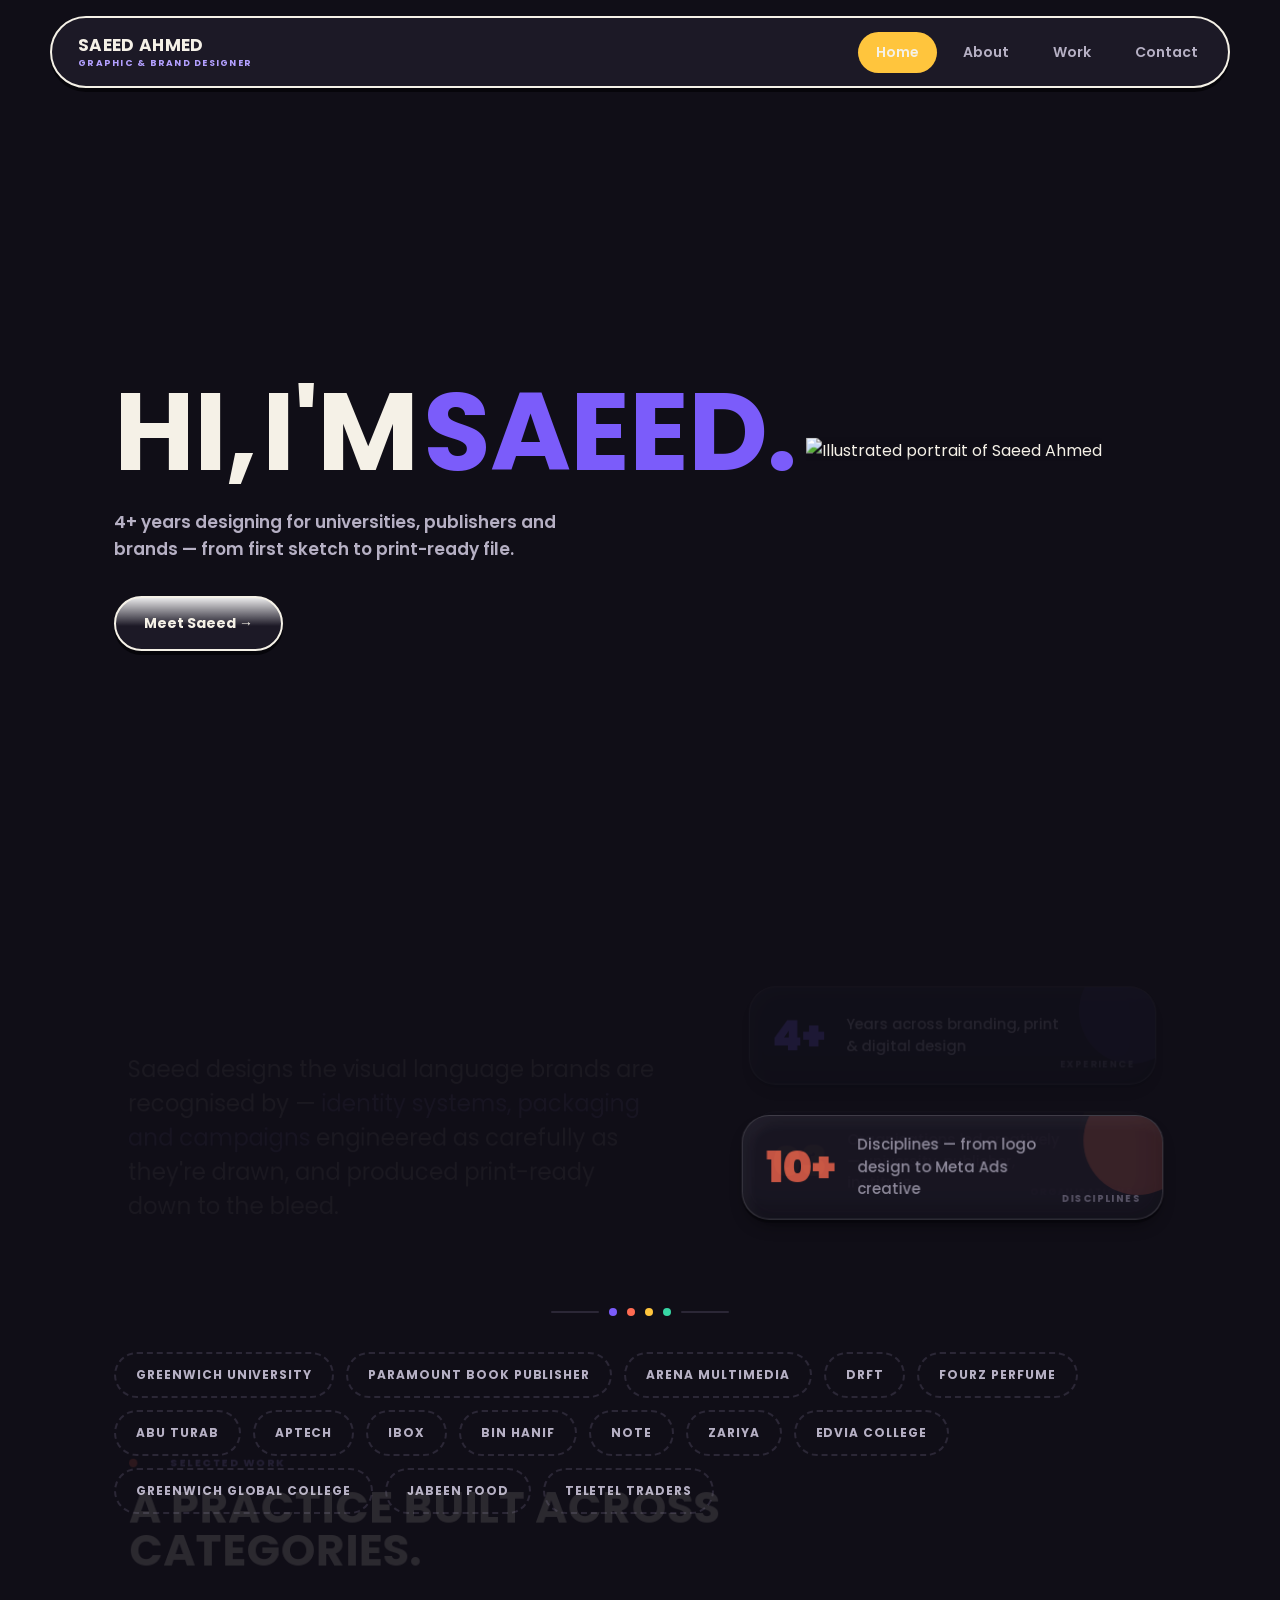
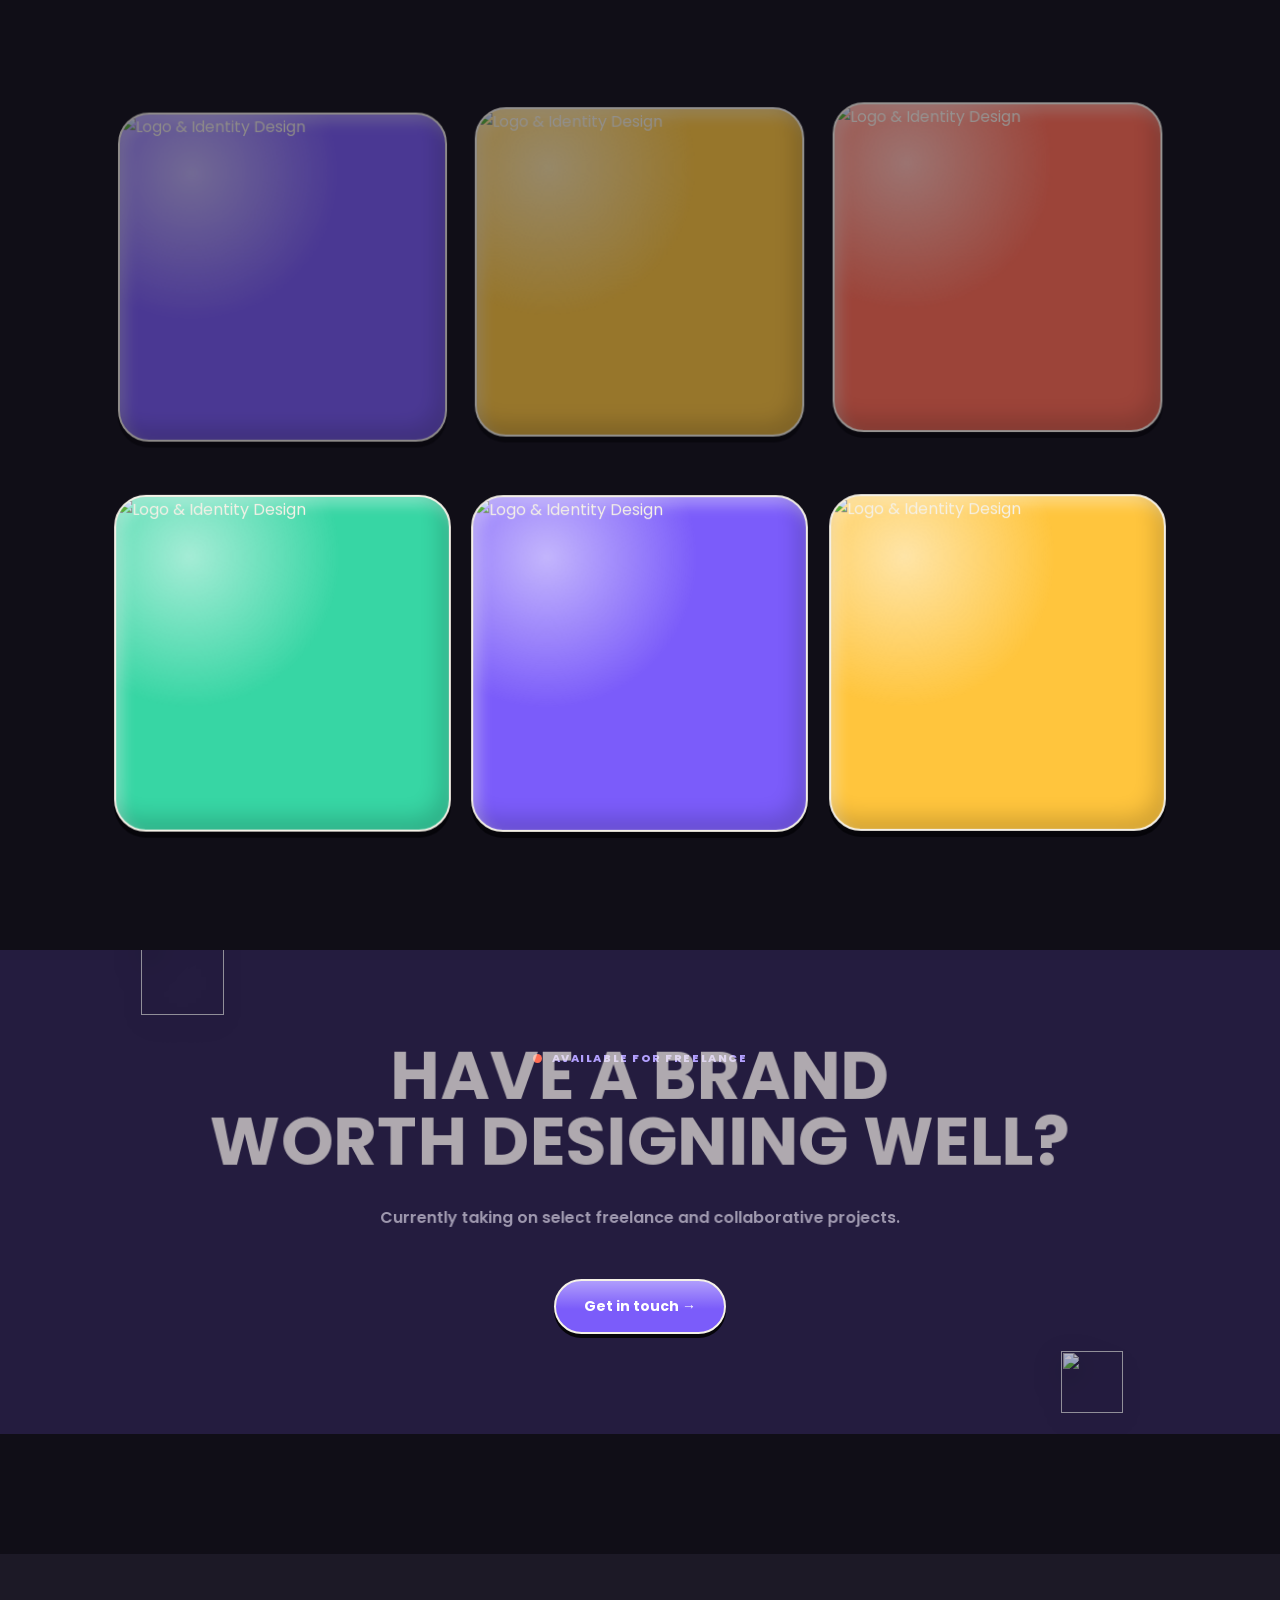
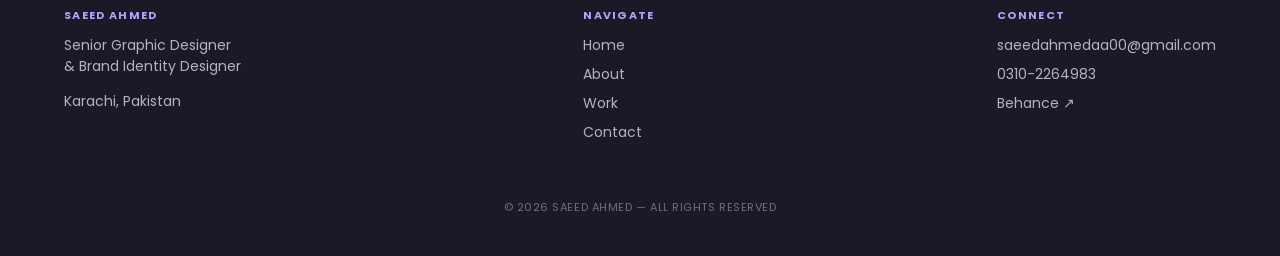
==== index.html @ a3dbfd16 "Add files via upload" ====
<!DOCTYPE html>
<html lang="en">
<head>
<meta charset="UTF-8">
<meta name="viewport" content="width=device-width, initial-scale=1.0">
<title>Saeed Ahmed — Senior Graphic Designer &amp; Brand Identity Designer</title>
<meta name="description" content="Saeed Ahmed is a Senior Graphic Designer and Brand Identity specialist based in Karachi, Pakistan — branding, packaging, print production and social media design.">
<link rel="stylesheet" href="css/style.css">
  <link rel="icon" href="assets/Favicon.png">
</head>
<body>

<header class="site-header">
  <div class="wrap">
    <a href="index.html" class="logo">SAEED AHMED <small>Graphic &amp; Brand Designer</small></a>
    <nav class="nav-links">
      <a href="index.html" class="active">Home</a>
      <a href="about.html">About</a>
      <a href="work.html">Work</a>
      <a href="contact.html">Contact</a>
    </nav>
    <button class="nav-toggle" aria-label="Toggle menu">☰</button>
  </div>
</header>

<!-- ============ HERO SLIDER ============ -->
<!-- ============ HERO SLIDER ============ -->
<section class="hero">
  <div class="hero-character">
    <div class="hero-character-inner">
      <img src="assets/SVW.png" alt="Illustrated portrait of Saeed Ahmed">
    </div>
  </div>

  <div class="hero-slides">

    <div class="hero-slide is-active">
      <div class="hero-slide-bg"></div>
      <div class="wrap hero-slide-content">
        <h2>Hi, I'm <em>Saeed.</em></h2>
        <p>4+ years designing for universities, publishers and brands — from first sketch to print-ready file.</p>
        <a href="about.html" class="btn">Meet Saeed →</a>
      </div>
    </div>

    <div class="hero-slide">
      <div class="hero-slide-bg"></div>
      <div class="wrap hero-slide-content">
        <h2>My <em>Work.</em></h2>
        <p>Logos, packaging &amp; campaigns.</p>
        <a href="work.html" class="btn">View the work →</a>
      </div>
    </div>

    <div class="hero-slide">
      <div class="hero-slide-bg"></div>
      <div class="wrap hero-slide-content">
        <h2>Let's <em>Talk.</em></h2>
        <p>Open for freelance & full-time work.</p>
        <a href="contact.html" class="btn solid">Start a project →</a>
      </div>
    </div>

  </div>

  <div class="hero-scroll">Scroll</div>

</section>
<!-- ============ INTRO ============ -->
<section class="section">
  <div class="wrap">
    <div class="intro-grid">
      <p class="lede">Saeed designs the visual language brands are recognised by — <span class="gold">identity systems, packaging and campaigns</span> engineered as carefully as they're drawn, and produced print-ready down to the bleed.</p>
     <div class="stat-list">
  <div class="stat-row"><span class="num">4+</span><span class="label">Years across branding, print &amp; digital design</span><span class="stat-tag">Experience</span></div>
  <div class="stat-row"><span class="num">03</span><span class="label">Organisations led creatively — university, publisher, institute</span><span class="stat-tag">Organisations</span></div>
  <div class="stat-row"><span class="num">10+</span><span class="label">Disciplines — from logo design to Meta Ads creative</span><span class="stat-tag">Disciplines</span></div>
</div>
    </div>
  </div>
</section>

<div class="cmyk-divider"><span class="line"></span><span class="dot c"></span><span class="dot m"></span><span class="dot y"></span><span class="dot k"></span><span class="line"></span></div>

<!-- ============ BRAND STRIP ============ -->
<section class="wrap">
  <div class="brand-strip">
    <span>Greenwich University</span>
    <span>Paramount Book Publisher</span>
    <span>Arena Multimedia</span>
    <span>DRFT</span>
    <span>Fourz Perfume</span>
        <span>Abu Turab</span>
    <span>Aptech</span>
    <span>Ibox</span>
    <span>Bin Hanif</span>
    <span>Note</span>
    <span>Zariya</span>
    <span>Edvia College</span>
    <span>Greenwich Global College</span>
    <span>Jabeen Food</span>
    <span>Teletel Traders</span>

  </div>
</section>

<!-- ============ WORK PREVIEW ============ -->
<section class="section">
  <div class="wrap">
    <div class="section-head">
      <div class="eyebrow"><span class="regmark" style="width:14px;height:14px;"></span>Selected Work</div>
      <h2>A practice built across categories.</h2>
    </div>
  </div>
  <div class="preview-grid">
    
   <a href="work.html?filter=logos" class="preview-card frame-corners">
  <span class="fc-tr"></span><span class="fc-bl"></span>
  <img src="assets/Titles/01-01.png" alt="Logo & Identity Design" class="preview-card-img">
 
</a>
    <a href="work.html?filter=packaging" class="preview-card frame-corners">
      <span class="fc-tr"></span><span class="fc-bl"></span>
  <img src="assets/Titles/01-02.png" alt="Logo & Identity Design" class="preview-card-img">
      
    </a>
    <a href="work.html?filter=posters" class="preview-card frame-corners">
      <span class="fc-tr"></span><span class="fc-bl"></span>
  <img src="assets/Titles/01-03.png" alt="Logo & Identity Design" class="preview-card-img">
      
    </a>
    <a href="work.html?filter=standees" class="preview-card frame-corners">
      <span class="fc-tr"></span><span class="fc-bl"></span>
  <img src="assets/Titles/01-04.png" alt="Logo & Identity Design" class="preview-card-img">
      
    </a>
    <a href="work.html?filter=outdoor" class="preview-card frame-corners">
      <span class="fc-tr"></span><span class="fc-bl"></span>
  <img src="assets/Titles/01-05.png" alt="Logo & Identity Design" class="preview-card-img">
      
    </a>
    <a href="work.html?filter=publishing" class="preview-card frame-corners">
      <span class="fc-tr"></span><span class="fc-bl"></span>
  <img src="assets/Titles/01-06.png" alt="Logo & Identity Design" class="preview-card-img">
      
    </a>
  </div>
</section>

<!-- ============ CTA ============ -->
<section class="cta-banner">
<div class="blob yellow img-blob" style="width:160px;height:160px;top:-40px;left:8%;opacity:.7;"><img src="assets/Icons/CA.png" alt=""></div>
<div class="blob coral img-blob" style="width:120px;height:120px;bottom:-20px;right:10%;opacity:.7;"><img src="assets/Icons/AI.png" alt=""></div>
  <div class="eyebrow center" style="justify-content:center;">Available for Freelance</div>
  <h2>Have a brand<br>worth designing well?</h2>
  <p>Currently taking on select freelance and collaborative projects.</p>
  <a href="contact.html" class="btn solid">Get in touch →</a>
</section>

<footer class="site-footer">
  <div class="wrap">
    <div class="footer-col">
      <h4>Saeed Ahmed</h4>
      <p>Senior Graphic Designer<br>&amp; Brand Identity Designer</p>
      <p>Karachi, Pakistan</p>
    </div>
    <div class="footer-col">
      <h4>Navigate</h4>
      <a href="index.html">Home</a>
      <a href="about.html">About</a>
      <a href="work.html">Work</a>
      <a href="contact.html">Contact</a>
    </div>
    <div class="footer-col">
      <h4>Connect</h4>
      <a href="mailto:saeedahmedaa00@gmail.com">saeedahmedaa00@gmail.com</a>
      <a href="tel:03102264983">0310-2264983</a>
      <a href="https://www.behance.net/saeed_graphics_09" target="_blank" rel="noopener">Behance ↗</a>
    </div>
  </div>
  <div class="footer-bottom">© 2026 SAEED AHMED — ALL RIGHTS RESERVED</div>
</footer>

<script src="js/main.js"></script>
</body>
</html>
---- css/style.css ----
/* ============================================================
   SAEED AHMED — PORTFOLIO
   Design tokens: paper / clay-purple / clay-yellow / coral
   Playful 3D-clay, bold condensed type, floating blob motif
   ============================================================ */

@import url('https://fonts.googleapis.com/css2?family=Poppins:ital,wght@0,400;0,500;0,600;0,700;0,800;0,900;1,500&display=swap');

:root{
  --paper:      #100E17;
  --paper-2:    #1C1926;
  --ink:        #F5F1E7;
  --ink-soft:   #B6B0C4;
  --ink-faint:  #726C82;
  --line:       #2B2736;
  --shadow:     #06050A;

  --purple:     #7B5CFA;
  --purple-dp:  #5936E0;
  --purple-lt:  #B3A0FF;
  --purple-tint:#241C3F;
  --yellow:     #FFC53D;
  --yellow-tint:#332911;
  --coral:      #FF6B52;
  --coral-tint: #35201A;
  --mint:       #37D6A4;

  --font-display: 'Poppins', sans-serif;
  --font-body:    'Poppins', sans-serif;
  --font-mono:    'Poppins', sans-serif;

  --container: 1180px;
  --edge: clamp(20px, 5vw, 64px);
  --r-lg: 32px;
  --r-md: 20px;
  --r-sm: 12px;
}

*,*::before,*::after{ box-sizing:border-box; }
html{ scroll-behavior:smooth; }
body{
  margin:0;
  background:var(--paper);
  color:var(--ink);
  font-family:var(--font-body);
  font-weight:400;
  -webkit-font-smoothing:antialiased;
  overflow-x:hidden;
}
img{ max-width:100%; display:block; }
a{ color:inherit; text-decoration:none; }
ul{ list-style:none; margin:0; padding:0; }
h1,h2,h3,h4{
  font-family:var(--font-display); font-weight:700; margin:0; line-height:0.98;
  text-transform:uppercase; letter-spacing:.005em;
}
@media (prefers-reduced-motion: reduce){
  *{ animation-duration:0.001ms !important; animation-iteration-count:1 !important; transition-duration:0.001ms !important; scroll-behavior:auto !important; }
}

:focus-visible{ outline:3px solid var(--purple); outline-offset:3px; border-radius:4px; }

.wrap{ max-width:var(--container); margin:0 auto; padding:0 var(--edge); }

/* ---------- floating blobs (signature element) ---------- */
@keyframes blobFloat{
  0%{ transform:translate(0,0) rotate(0deg) scale(1); border-radius:62% 38% 55% 45%/48% 42% 58% 52%; }
  25%{ transform:translate(22px,-30px) rotate(14deg) scale(1.1); border-radius:45% 55% 40% 60%/55% 45% 55% 45%; }
  50%{ transform:translate(-6px,-46px) rotate(-4deg) scale(.94); border-radius:55% 45% 65% 35%/40% 62% 38% 60%; }
  75%{ transform:translate(-24px,-14px) rotate(-12deg) scale(1.06); border-radius:38% 62% 45% 55%/58% 40% 60% 42%; }
  100%{ transform:translate(0,0) rotate(0deg) scale(1); border-radius:62% 38% 55% 45%/48% 42% 58% 52%; }
}
.blob{
  position:absolute; z-index:0;
  animation:blobFloat 8s ease-in-out infinite;
  pointer-events:none;
  transition:transform .3s ease;
  display:flex; align-items:center; justify-content:center;
  /* 3D clay shading: top-left glossy highlight + bottom-right deep shadow + soft ambient occlusion + drop shadow to lift off page */
  background-image:
    radial-gradient(circle at 30% 26%, rgba(255,255,255,.85) 0%, rgba(255,255,255,.35) 14%, rgba(255,255,255,0) 32%),
    radial-gradient(circle at 72% 78%, rgba(0,0,0,.35) 0%, rgba(0,0,0,0) 55%);
  background-blend-mode:soft-light, multiply;
  box-shadow:
    inset 8px 10px 18px rgba(255,255,255,.5),
    inset -10px -14px 22px rgba(0,0,0,.28),
    0 18px 26px -10px rgba(20,15,40,.35);
}
.blob.purple{ background-color:var(--purple); border-radius:62% 38% 55% 45%/48% 42% 58% 52%; }
.blob.yellow{ background-color:var(--yellow); border-radius:45% 55% 40% 60%/55% 45% 55% 45%; animation-duration:6.5s; animation-delay:-3s; }
.blob.coral{ background-color:var(--coral); border-radius:55% 45% 60% 40%/40% 60% 40% 60%; animation-duration:9.5s; animation-delay:-5s; }
.blob.mint{ background-color:var(--mint); border-radius:40% 60% 45% 55%/60% 40% 60% 40%; animation-duration:7s; animation-delay:-1.5s; }
.blob svg{
  width:46%; height:46%;
  color:var(--ink);
  opacity:.95;
  filter:drop-shadow(0 2px 3px rgba(0,0,0,.35));
}
.hero .blob, .cta-banner .blob{ animation:blobFloat 8s ease-in-out infinite, popIn .7s cubic-bezier(.3,1.4,.5,1) both; }

/* ---------- entrance animation ---------- */
@keyframes riseIn{
  from{ opacity:0; transform:translateY(28px); }
  to{ opacity:1; transform:translateY(0); }
}
@keyframes popIn{
  0%{ opacity:0; transform:scale(.6) rotate(-8deg); }
  70%{ opacity:1; transform:scale(1.08) rotate(2deg); }
  100%{ opacity:1; transform:scale(1) rotate(0deg); }
}
.blob.img-blob{
  background-color:transparent;
  background-image:none;
  box-shadow:none;
}
.blob.img-blob img{
  width:72%;
  height:72%;
  object-fit:contain;
  filter:drop-shadow(0 10px 16px rgba(0,0,0,.4));
}
@keyframes imgBlobOrbit{
  0%{ transform:translate(0,0) rotate(0deg); }
  25%{ transform:translate(14px,-14px) rotate(6deg); }
  50%{ transform:translate(0,-24px) rotate(0deg); }
  75%{ transform:translate(-14px,-14px) rotate(-6deg); }
  100%{ transform:translate(0,0) rotate(0deg); }
}
.blob.img-blob{
  animation:imgBlobOrbit 6s ease-in-out infinite !important;
}

/* ---------- scroll motion (JS sets transform/opacity inline per scroll frame — see main.js) ---------- */
.section-head, .lede, .stat-row, .preview-card,
.cta-banner h2, .cta-banner p,
.about-portrait, .about-lede, .about-body p, .skill-tags span,
.timeline-item, .mini-list li,
.filter-bar, .work-card, .note-card,
.contact-list li, .form-field{
  transition:transform .12s linear, opacity .12s linear;
  will-change:transform, opacity;
}

/* ---------- eyebrow / labels ---------- */
.eyebrow{
  font-family:var(--font-mono);
  font-size:11px;
  letter-spacing:.14em;
  text-transform:uppercase;
  color:var(--purple-lt);
  display:flex; align-items:center; gap:10px;
  font-weight:800;
}
.eyebrow::before{
  content:"";
  width:9px; height:9px; border-radius:50%;
  background:var(--coral);
  display:inline-block; flex:none;
  animation:dotPulse 1.6s ease-in-out infinite;
}
@keyframes dotPulse{
  0%,100%{ transform:scale(1); }
  50%{ transform:scale(1.5); }
}

/* ---------- registration mark -> clay dot ---------- */
.regmark{
  position:relative;
  width:22px; height:22px;
  flex:none;
  display:flex; align-items:center; justify-content:center;
}
.regmark::before{ content:none; }
.regmark::after{ content:none; }
.regmark-circle{
  width:12px; height:12px; border-radius:50%;
  background:var(--yellow);
  border:2px solid var(--ink);
}

.frame-corners{ position:relative; border-radius:var(--r-lg); overflow:hidden; }
.frame-corners::before,.frame-corners::after,
.frame-corners .fc-tr,.frame-corners .fc-bl{ content:none; }

/* ---------- CMYK divider -> blob dot divider ---------- */
.cmyk-divider{
  display:flex; align-items:center; gap:10px;
  margin:0 auto;
  width:fit-content;
  padding: 24px 0;
}
.cmyk-divider .dot{ width:8px; height:8px; border-radius:50%; }
.cmyk-divider .dot.c{ background:var(--purple); }
.cmyk-divider .dot.m{ background:var(--coral); }
.cmyk-divider .dot.y{ background:var(--yellow); }
.cmyk-divider .dot.k{ background:var(--mint); }
.cmyk-divider .line{ width:48px; height:2px; border-radius:2px; background:var(--line); }

/* ---------- nav (floating pill) ---------- */
.site-header{
  position:fixed; top:16px; left:0; right:0; z-index:100;
}
.site-header .wrap{
  display:flex; align-items:center; justify-content:space-between;
  height:72px;
  background:var(--paper-2);
  border:2px solid var(--ink);
  border-radius:999px;
  padding:0 12px 0 26px;
  box-shadow:0 4px 0 var(--shadow);
}
.logo{
  font-family:var(--font-display);
  font-size:17px; letter-spacing:.02em; text-transform:uppercase; font-weight:700;
  display:flex; flex-direction:column; line-height:1.15;
  transition:transform .3s cubic-bezier(.4,1.8,.6,1);
  transform-origin:left center;
}
.logo:hover{ transform:rotate(-2deg) scale(1.03); }
@keyframes wiggle{
  0%,100%{ transform:rotate(0deg); }
  25%{ transform:rotate(-4deg); }
  75%{ transform:rotate(4deg); }
}
.logo small{
  font-family:var(--font-mono); font-size:9px; letter-spacing:.14em;
  color:var(--purple-lt); text-transform:uppercase; margin-top:2px; font-weight:700;
}
.nav-links{ display:flex; gap:8px; align-items:center; }
.nav-links a{
  font-family:var(--font-body); font-size:14px; font-weight:600;
  color:var(--ink-soft);
  padding:10px 18px; border-radius:999px;
  transition:background .2s ease, color .2s ease;
}
.nav-links a.active,.nav-links a:hover{ color:var(--ink); background:var(--paper); }
.nav-links a.active{ background:var(--yellow); }
.nav-toggle{ display:none; background:var(--ink); color:var(--paper); border:none; width:44px; height:44px; border-radius:50%; font-size:18px; cursor:pointer; }

@media (max-width: 760px){
  .site-header .wrap{ padding:0 8px 0 20px; margin:0 14px; width:auto; }
  .nav-links{
    position:fixed; top:104px; left:16px; right:16px; bottom:16px;
    background:var(--paper-2); border:2px solid var(--ink); border-radius:var(--r-lg);
    flex-direction:column; justify-content:flex-start;
    padding:28px; gap:14px;
    transform:translateY(-12px); opacity:0; visibility:hidden;
    transition:transform .3s ease, opacity .3s ease, visibility .3s;
  }
  .nav-links.open{ transform:translateY(0); opacity:1; visibility:visible; }
  .nav-links a{ font-size:20px; padding:14px 18px; }
  .nav-toggle{ display:block; }
}

/* ---------- buttons ---------- */
.btn{
  font-family:var(--font-body); font-size:14px; font-weight:700;
  display:inline-flex; align-items:center; gap:10px;
  padding:15px 28px;
  border:2px solid var(--ink);
  border-radius:999px;
  color:var(--ink);
  background-color:var(--paper-2);
  background-image:linear-gradient(to bottom, rgba(255,255,255,.9), rgba(255,255,255,0) 55%);
  box-shadow:0 4px 0 var(--shadow);
  transition:transform .18s cubic-bezier(.4,1.6,.6,1), box-shadow .18s ease, background .2s ease;
}
.btn:hover{ transform:translate(-1px,2px) rotate(-1deg); box-shadow:0 2px 0 var(--shadow); background-color:var(--yellow-tint); }
.btn:active{ transform:translate(0,4px); box-shadow:0 0 0 var(--shadow); }
.btn.solid{ background-color:var(--purple); background-image:linear-gradient(to bottom, rgba(255,255,255,.4), rgba(255,255,255,0) 55%); color:#fff; }
.btn.solid:hover{ background-color:var(--purple-dp); }

/* ---------- footer ---------- */
.site-footer{
  padding:56px var(--edge) 40px;
  margin-top:120px;
  background:var(--paper-2);
}
.site-footer .wrap{
  display:flex; flex-wrap:wrap; justify-content:space-between; gap:32px;
  padding:0;
}
.footer-col h4{
  font-family:var(--font-mono); font-size:11px; letter-spacing:.12em; text-transform:uppercase;
  color:var(--purple-lt); margin-bottom:14px; font-weight:700;
}
.footer-col a, .footer-col p{
  display:block; color:var(--ink-soft); font-size:14px; margin-bottom:8px;
}
.footer-col a:hover{ color:var(--ink); }
.footer-bottom{
  text-align:center; margin-top:48px; font-family:var(--font-mono);
  font-size:11px; color:var(--ink-faint); letter-spacing:.05em;
}

/* ---------- section shells ---------- */
.section{ padding:120px 0; position:relative; }
.hero + .section{ padding-top:20px; padding-bottom:40px; }
.section.tight{ padding:80px 0; }
.section-head{ margin-bottom:56px; max-width:640px; }
.section-head h2{ font-size:clamp(30px,4vw,46px); margin-top:16px; }
.section-alt{ background:var(--paper-2); }

/* ---------- utility ---------- */
.text-stone{ color:var(--ink-faint); }
.center{ text-align:center; margin-left:auto; margin-right:auto; }
.gold{ color:var(--purple-lt); }

/* ============================================================
   HOME — HERO SLIDER
   ============================================================ */
.hero{
  position:relative; min-height:100vh; display:flex; flex-direction:column; justify-content:center;
  padding-top:110px; overflow:hidden;
}

/* ---------- hero character illustration ---------- */
@keyframes charFloat{
  0%,100%{ transform:translateY(0) rotate(0deg); }
  50%{ transform:translateY(-20px) rotate(1.2deg); }
}
.hero-character{
  position:relative;
  width:170px;
  max-width:60vw;
  margin:0 auto -10px;
  pointer-events:none;
  z-index:1;
}
.hero-character-inner{
  animation:charFloat 5s ease-in-out infinite;
}
.hero-character-inner img{
  width:100%; height:auto; display:block;
  filter:drop-shadow(0 30px 34px rgba(6,5,10,.55));
  -webkit-mask-image:linear-gradient(to bottom, #000 72%, transparent 96%);
  mask-image:linear-gradient(to bottom, #000 72%, transparent 96%);
}
.hero-slide p{ color:var(--ink-soft); max-width:480px; margin:22px 0 32px; font-size:17px; line-height:1.6; font-weight:600; }
.hero-slide p{ position:relative; z-index:2; }

@media (min-width:901px){
  .hero-character{
    position:absolute;
    right:clamp(-10px, 1vw, 20px); top:50%; bottom:auto; left:auto;
   transform:translateY(-50%);
    width:clamp(320px, 36vw, 620px);
    max-width:none;
    max-height:68vh;
    margin:0;
  }
  .hero-character-inner{ height:100%; display:flex; align-items:center; }
   .hero-character-inner img{
    width:auto; height:100%; max-height:68vh; max-width:100%;
    object-fit:contain;
  }
}

.hero-slides{ position:relative; }
.hero-slide{
  position:absolute; inset:0; opacity:0; pointer-events:none;
  transition:opacity .6s ease;
}
.hero-slide.is-active{ position:relative; opacity:1; pointer-events:auto; }
.hero-slide-bg{ display:none; }
.hero-slide-content{ position:relative; z-index:2; padding:60px var(--edge) 40px; }
.hero-slide.is-active .hero-slide-num{ animation:riseIn .6s cubic-bezier(.2,.8,.3,1.2) both; }
.hero-slide.is-active h2{ animation:riseIn .7s .08s cubic-bezier(.2,.8,.3,1.2) both; }
.hero-slide.is-active p{ animation:riseIn .7s .16s cubic-bezier(.2,.8,.3,1.2) both; }
.hero-slide.is-active .btn{ animation:riseIn .7s .24s cubic-bezier(.2,.8,.3,1.2) both; }
.hero-slide-num{
  font-family:var(--font-mono); font-size:12px; letter-spacing:.14em; color:var(--purple-lt);
  display:flex; align-items:center; gap:10px; margin-bottom:24px; font-weight:700; text-transform:uppercase;
}
.hero-slide h2{
  font-size:clamp(46px,9vw,110px); text-transform:uppercase; font-weight:700;
  word-spacing:-0.15em; letter-spacing:-0.01em;
}
.hero-slide h2 em{ font-style:normal; color:var(--purple); -webkit-text-stroke:0; display:inline-block; }
.hero-slide p{ color:var(--ink-soft); max-width:480px; margin:22px 0 32px; font-size:17px; line-height:1.6; font-weight:600; }
.hero-scroll{ display:none; }
.hero-controls{
  position:relative; z-index:2;
  display:flex; flex-wrap:wrap; align-items:center; justify-content:space-between; gap:14px;
  padding:24px var(--edge) 0; margin-top:20px;
  max-width:var(--container); margin-left:auto; margin-right:auto;
  box-sizing:border-box;
}
.hero-dots{ display:flex; flex-wrap:wrap; gap:10px; }
.hero-dot{
  font-family:var(--font-body); font-size:13px; font-weight:700;
  padding:10px 20px; border-radius:999px; border:2px solid var(--ink);
  background:var(--paper-2); color:var(--ink-soft); cursor:pointer;
  transition:background .2s ease, color .2s ease, transform .2s ease;
}
.hero-dot:hover{ transform:translateY(-3px) rotate(-2deg); }
.hero-dot.is-active{ background:var(--ink); color:var(--paper); }
.hero-progress{ font-family:var(--font-mono); font-size:12px; color:var(--ink-faint); }

@media (max-width:640px){
  .hero-controls{ padding:20px 20px 0; gap:10px; }
  .hero-dot{ padding:8px 14px; font-size:12px; }
}

/* ============================================================
   HOME — INTRO
   ============================================================ */
.intro-grid{ display:grid; grid-template-columns:1.3fr 1fr; gap:70px; align-items:center; }
.lede{ font-family:var(--font-display); text-transform:none; font-size:clamp(18px,2vw,24px); line-height:1.5; font-weight:400; letter-spacing:0; }
.stat-list{ display:flex; flex-direction:column; gap:5px; }
.stat-row{
  position:relative;
  display:flex; align-items:center; gap:22px;
  padding:18px 90px 18px 24px; border:1px solid rgba(255,255,255,.22); border-radius:28px;
  background:var(--paper-2);
  overflow:hidden;
  box-shadow:
    0 3px 0 -1px var(--shadow),
    0 3px 0 var(--shadow),
    0 10px 18px -6px rgba(0,0,0,.55),
    inset -8px -10px 18px rgba(0,0,0,.22),
    inset 6px 8px 14px rgba(255,255,255,.06);
  transition:transform .2s cubic-bezier(.4,1.6,.6,1), box-shadow .2s ease;
}
.stat-row::before{
  content:"";
  position:absolute; top:-30px; right:-30px;
  width:110px; height:110px; border-radius:50%;
  background:var(--purple); opacity:.18;
}
.stat-row:nth-child(2)::before{ background:var(--yellow); }
.stat-row:nth-child(3)::before{ background:var(--coral); }
.stat-row:hover{
  transform:translateY(-3px);
  box-shadow:
    0 1px 0 -1px var(--shadow),
    0 1px 0 var(--shadow),
    0 16px 24px -8px rgba(0,0,0,.6),
    inset -8px -10px 18px rgba(0,0,0,.22),
    inset 6px 8px 14px rgba(255,255,255,.06);
}
.stat-row .num{ font-family:var(--font-display); font-weight:900; font-size:44px; color:var(--purple); flex:none; position:relative; z-index:1; }
.stat-row:nth-child(2) .num{ color:var(--yellow); }
.stat-row:nth-child(3) .num{ color:var(--coral); }
.stat-row .label{ font-size:15px; color:var(--ink-soft); font-weight:500; line-height:1.5; position:relative; z-index:1; }
.stat-tag{
  position:absolute; bottom:12px; right:22px; z-index:1;
  font-size:10px; letter-spacing:.14em; text-transform:uppercase;
  color:var(--ink-faint); font-weight:700;
}
@media (max-width:860px){ .intro-grid{ grid-template-columns:1fr; gap:40px; } }

/* brand strip */
.brand-strip{
  display:flex; flex-wrap:wrap; gap:12px;
  padding:12px 0;
}
   section:has(> .brand-strip) + .section{ padding-top:30px; }
.brand-strip span{
  font-family:var(--font-mono); font-size:12px; letter-spacing:.08em; text-transform:uppercase;
  color:var(--ink-soft); padding:12px 20px; border:2px dashed var(--line); border-radius:999px;
  font-weight:700;
}

/* work preview grid (home) */
.preview-grid{
  display:grid; grid-template-columns:repeat(3,1fr); gap:20px;
  max-width:var(--container); margin:0 auto; padding:0 var(--edge);
}
.preview-card{
  position:relative;
  aspect-ratio:1/1;
  background-color:var(--purple);
  background-image:radial-gradient(circle at 22% 18%, rgba(255,255,255,.55) 0%, rgba(255,255,255,0) 40%);
  border:2px solid var(--ink); border-radius:var(--r-lg);
  padding:26px;
  display:flex; flex-direction:column; justify-content:flex-end;
  overflow:hidden;
  box-shadow:0 6px 0 var(--shadow), inset -8px -12px 20px rgba(0,0,0,.16), inset 6px 8px 14px rgba(255,255,255,.35);
  transition:transform .2s ease, box-shadow .2s ease;
}
.preview-card-img{
  position:absolute; inset:0; z-index:0;
  width:100%; height:100%; object-fit:cover;
}
.preview-card:nth-child(2){ background-color:var(--yellow); }
.preview-card:nth-child(3){ background-color:var(--coral); }
.preview-card:nth-child(4){ background-color:var(--mint); }
.preview-card:nth-child(5){ background-color:var(--purple); }
.preview-card:nth-child(6){ background-color:var(--yellow); }
.preview-card .tag{ font-family:var(--font-mono); font-size:10px; letter-spacing:.12em; text-transform:uppercase; color:var(--ink); margin-bottom:8px; font-weight:700; opacity:.7;}
.preview-card h4{ font-size:21px; font-weight:800; color:var(--ink); text-transform:uppercase; }
.preview-card{ transition:transform .2s cubic-bezier(.4,1.6,.6,1), box-shadow .2s ease; }
.preview-card:hover{ transform:translate(-2px,3px) rotate(-1deg) scale(1.02); box-shadow:0 3px 0 var(--shadow), inset -8px -12px 20px rgba(0,0,0,.16), inset 6px 8px 14px rgba(255,255,255,.35); }
@media (max-width:820px){ .preview-grid{ grid-template-columns:1fr 1fr; } }
@media (max-width:520px){ .preview-grid{ grid-template-columns:1fr; } }

/* CTA banner */
.cta-banner{
  text-align:center;
  padding:100px var(--edge);
  position:relative; overflow:hidden;
  background:var(--purple-tint);
}
.cta-banner h2{ font-size:clamp(34px,6vw,68px); position:relative; z-index:1; }
.cta-banner p{ color:var(--ink-soft); margin:18px 0 36px; font-weight:600; position:relative; z-index:1; }
.cta-banner .btn{ position:relative; z-index:1; }

/* ============================================================
   INNER PAGE HERO (About / Work / Contact)
   ============================================================ */
.page-hero{
  padding:190px var(--edge) 70px;
  position:relative; overflow:hidden;
}
.page-hero-slide-strip{
  display:flex; gap:8px; margin-top:28px; position:relative; z-index:1;
}
.page-hero-slide-strip span{
  height:6px; flex:1; background:var(--line); border-radius:4px; position:relative; overflow:hidden;
}
.page-hero-slide-strip span.filled{ background:var(--purple); }
.page-hero .eyebrow{ animation:riseIn .6s cubic-bezier(.2,.8,.3,1.2) both; }
.page-hero h1{ font-size:clamp(40px,7vw,84px); position:relative; z-index:1; animation:riseIn .7s .08s cubic-bezier(.2,.8,.3,1.2) both; }
.page-hero h1 em{ color:var(--purple); font-style:normal; }
.page-hero .page-hero-sub{ color:var(--ink-soft); max-width:520px; margin-top:20px; font-size:16px; line-height:1.7; font-weight:600; position:relative; z-index:1; animation:riseIn .7s .16s cubic-bezier(.2,.8,.3,1.2) both;}
.page-hero .page-hero-slide-strip{ animation:riseIn .7s .22s cubic-bezier(.2,.8,.3,1.2) both; }
.page-hero .blob{ animation:blobFloat 8s ease-in-out infinite, popIn .6s cubic-bezier(.3,1.4,.5,1) both; }

/* ============================================================
   ABOUT PAGE
   ============================================================ */
.about-grid{
  display:flex;
  flex-wrap:wrap;
  gap:60px;
  align-items:stretch;
}
.about-grid .about-portrait{
  order:2;
  flex:1 1 320px;
}
.about-grid > div:not(.about-portrait){
  order:1;
  flex:1.3 1 380px;
  display:flex;
  flex-direction:column;
  justify-content:space-between;
}
.about-grid .about-portrait{ order:2; }
.about-grid > div{ order:1; }
.about-portrait{
  aspect-ratio:3/4;
  background:var(--paper-2);
   border:2px solid var(--ink); border-radius:var(--r-lg);
  position:relative;
  display:flex; align-items:flex-end; padding:22px;
  overflow:hidden;
  box-shadow:0 6px 0 var(--shadow);
}
.about-portrait::after{
  content:"";
  position:absolute; inset:0; z-index:1;
  background:linear-gradient(to top, rgba(22,21,27,.75) 0%, rgba(22,21,27,0) 45%);
}
.about-portrait .initials{ display:none; }
.about-portrait .cap{
  font-family:var(--font-mono); font-size:11px; letter-spacing:.1em; color:#fff; text-transform:uppercase; font-weight:700;
}
.about-lede{ font-family:var(--font-display); text-transform:none; font-size:clamp(20px,2.4vw,27px); line-height:1.45; color:var(--ink); margin-bottom:18px;}
.about-body p{ color:var(--ink-soft); line-height:1.85; margin-bottom:18px; font-size:15px; font-weight:500; }

.skill-tags{ display:flex; flex-wrap:wrap; gap:10px; margin-top:auto; }
.skill-tags span{
  font-family:var(--font-body); font-size:12.5px; font-weight:700; text-transform:uppercase;
  border:2px solid var(--ink); border-radius:999px; padding:9px 16px; color:var(--ink); background:var(--paper-2);
}
.skill-tags span:nth-child(3n+1){ background:var(--purple-tint); }
.skill-tags span:nth-child(3n+2){ background:var(--yellow-tint); }
.skill-tags span:nth-child(3n+3){ background:var(--coral-tint); }

@media (max-width:900px){ .about-grid{ grid-template-columns:1fr; gap:40px; } }

/* timeline (experience) */
.timeline{ display:flex; flex-direction:column; }
.timeline-item{
  display:grid; grid-template-columns:160px 1fr; gap:32px;
  padding:32px; border:2px solid var(--ink); border-radius:var(--r-md); margin-bottom:18px;
  background:var(--paper-2);
}
.timeline-item:last-child{ margin-bottom:0; }
.timeline-date{ font-family:var(--font-mono); font-size:12px; letter-spacing:.06em; color:var(--purple-lt); font-weight:700; }
.timeline-role{ font-size:20px; font-family:var(--font-display); margin-bottom:6px; text-transform:uppercase; font-weight:800; }
.timeline-org{ font-family:var(--font-mono); font-size:12px; color:var(--ink-soft); letter-spacing:.04em; margin-bottom:14px; text-transform:uppercase; font-weight:700;}
.timeline-desc{ color:var(--ink-soft); font-size:14px; line-height:1.8; max-width:640px; font-weight:500; }
@media (max-width:640px){ .timeline-item{ grid-template-columns:1fr; gap:10px; padding:22px; } }

/* education / software grid */
.mini-grid{ display:grid; grid-template-columns:repeat(2,1fr); gap:50px; }
.mini-list li{
  display:flex; justify-content:space-between; gap:16px;
  padding:16px 4px; border-bottom:2px dashed var(--line); font-size:14px;
}
.mini-list li .deg{ color:var(--ink); font-weight:600; }
.mini-list li .sch{ color:var(--ink-faint); font-family:var(--font-mono); font-size:11.5px; text-align:right; }
@media (max-width:700px){ .mini-grid{ grid-template-columns:1fr; gap:8px; } }

/* ============================================================
   WORK PAGE
   ============================================================ */
.filter-bar{
  display:flex; flex-wrap:wrap; gap:10px;
  margin-bottom:56px;
}
.filter-btn{
  font-family:var(--font-body); font-size:13px; font-weight:700; text-transform:uppercase;
  padding:11px 20px; border:2px solid var(--ink); border-radius:999px; background:var(--paper-2); color:var(--ink-soft); cursor:pointer;
  transition:all .2s ease;
}
.filter-btn.is-active,.filter-btn:hover{ background:var(--ink); color:var(--paper); }

.work-grid{
  display:grid; grid-template-columns:repeat(3,1fr); gap:28px;
}
.work-card{ cursor:default; }
.work-thumb{
  aspect-ratio:4549/3098;
  background:var(--purple-tint);
  border:2px solid var(--ink); border-radius:var(--r-lg);
  position:relative;
  margin-bottom:16px;
  overflow:hidden;
  box-shadow:0 5px 0 var(--shadow);
  transition:transform .2s cubic-bezier(.4,1.6,.6,1), box-shadow .2s ease;
  cursor:zoom-in;
}
.work-thumb:has(img){ aspect-ratio:auto; }
.work-thumb img{ width:100%; height:auto; display:block; }
.work-card:hover .work-thumb{ transform:translate(-2px,3px) rotate(-.6deg); box-shadow:0 2px 0 var(--shadow); }
.work-card:nth-child(4n+2) .work-thumb{ background:var(--yellow-tint); }
.work-card:nth-child(4n+3) .work-thumb{ background:var(--coral-tint); }
.work-card:nth-child(4n+4) .work-thumb{ background:#DFF6ED; }
.work-thumb .ph-label{
  position:absolute; inset:0; display:flex; align-items:center; justify-content:center;
  flex-direction:column; gap:10px; text-align:center; padding:20px;
}
.work-thumb .ph-label .cat{ font-family:var(--font-mono); font-size:10px; letter-spacing:.12em; color:var(--purple-lt); text-transform:uppercase; font-weight:700; }
.work-thumb .ph-label .ttl{ font-family:var(--font-display); text-transform:none; font-size:19px; color:var(--ink); max-width:200px; }
.work-meta{ display:flex; justify-content:space-between; align-items:baseline; }
.work-meta h4{
  font-size:15px;
  font-family:var(--font-body);
  font-weight:800;
  letter-spacing:.01em;
  line-height:1.3;
}
.work-meta .wtag{ font-family:var(--font-mono); font-size:10px; color:var(--purple-lt); text-transform:uppercase; letter-spacing:.06em; font-weight:700; }

@media (max-width:920px){ .work-grid{ grid-template-columns:repeat(2,1fr); } }
@media (max-width:560px){ .work-grid{ grid-template-columns:1fr; } .work-thumb{ aspect-ratio:4549/3098; } }

/* ---------- lightbox (click a work image to view full size) ---------- */
.lightbox{
  position:fixed; inset:0; z-index:1000;
  background:rgba(6,5,10,.94);
  display:flex; align-items:center; justify-content:center;
  opacity:0; visibility:hidden;
  transition:opacity .25s ease, visibility .25s ease;
  padding:48px 20px;
}
.lightbox.is-open{ opacity:1; visibility:visible; }
.lightbox-img{
  max-width:100%; max-height:100%;
  border:2px solid var(--ink); border-radius:var(--r-md);
  box-shadow:0 30px 60px rgba(0,0,0,.55);
  display:block;
}
.lightbox-close{
  position:absolute; top:20px; right:20px; z-index:2;
  width:48px; height:48px; border-radius:50%;
  background:var(--ink); color:var(--paper); border:none; font-size:20px; font-weight:700; cursor:pointer;
  display:flex; align-items:center; justify-content:center;
  transition:background .2s ease, color .2s ease, transform .2s ease;
}
.lightbox-close:hover{ background:var(--purple); color:#fff; transform:scale(1.06); }
@media (max-width:600px){
  .lightbox-close{ top:12px; right:12px; width:42px; height:42px; }
}
.lightbox-nav{
  position:absolute; top:50%; transform:translateY(-50%);
  width:56px; height:56px; border-radius:50%;
  background:var(--paper-2); color:var(--ink); border:2px solid var(--ink);
  font-size:28px; font-weight:700; cursor:pointer; z-index:2;
  display:flex; align-items:center; justify-content:center;
  transition:background .2s ease, color .2s ease, transform .2s ease;
}
.lightbox-nav:hover{ background:var(--purple); color:#fff; }
.lightbox-prev{ left:20px; }
.lightbox-prev:hover{ transform:translateY(-50%) translateX(-3px); }
.lightbox-next{ right:20px; }
.lightbox-next:hover{ transform:translateY(-50%) translateX(3px); }
@media (max-width:600px){
  .lightbox-nav{ width:44px; height:44px; font-size:22px; }
  .lightbox-prev{ left:8px; }
  .lightbox-next{ right:8px; }
}

.note-card{
  border:2px dashed var(--line); border-radius:var(--r-md); padding:26px; margin-top:60px;
  font-family:var(--font-mono); font-size:12px; color:var(--ink-soft); line-height:1.9;
}
.note-card strong{ color:var(--purple-lt); }

/* ============================================================
   CONTACT PAGE
   ============================================================ */
.contact-grid{ display:flex; flex-direction:column; gap:32px; }
.contact-grid > div:first-child{
  border:2px solid var(--ink); border-radius:var(--r-lg);
  background:var(--paper-2);
  padding:32px;
  box-shadow:0 6px 0 var(--shadow);
}
.contact-grid > div:last-child{
  border:2px solid var(--ink); border-radius:var(--r-lg);
  background:var(--paper-2);
  padding:32px;
  box-shadow:0 6px 0 var(--shadow);
}
.contact-grid > div:first-child .contact-list{
  display:grid; grid-template-columns:1fr 1fr; gap:12px;
}
.contact-grid > div:first-child .social-row{
  margin-top:20px;
}
@media (max-width:700px){
  .contact-grid > div:first-child .contact-list{ grid-template-columns:1fr; }
  .contact-grid > div:first-child,
  .contact-grid > div:last-child{ padding:24px; }
}
.contact-list{ margin-top:32px; }
.contact-list li{
  padding:20px; border:2px solid var(--ink); border-radius:var(--r-sm); margin-bottom:12px;
  display:flex; justify-content:space-between; align-items:center; gap:16px;
  background:var(--paper-2);
}
.contact-list li:last-child{ margin-bottom:0; }
.contact-list .clabel{ font-family:var(--font-mono); font-size:11px; letter-spacing:.08em; color:var(--ink-faint); text-transform:uppercase; font-weight:700; }
.contact-list .cval{ font-size:15px; text-align:right; font-weight:700; }
.contact-list a:hover{ color:var(--purple-lt); }

.social-row{ display:flex; gap:12px; margin-top:32px; flex-wrap:wrap; }
.social-row a{
  font-family:var(--font-body); font-size:13px; font-weight:700; text-transform:uppercase;
  border:2px solid var(--ink); border-radius:999px; padding:10px 18px; background:var(--paper-2);
}
.social-row a:hover{ background:var(--yellow); }

.form-field{ margin-bottom:22px; }
.form-field label{
  display:block; font-family:var(--font-mono); font-size:11px; letter-spacing:.08em; text-transform:uppercase;
  color:var(--purple-lt); margin-bottom:10px; font-weight:700;
}
.form-field input, .form-field textarea, .form-field select{
  width:100%; background:var(--paper-2); border:2px solid var(--ink); border-radius:var(--r-sm);
  color:var(--ink); font-family:var(--font-body); font-size:15px; padding:14px 16px; font-weight:600;
  transition:box-shadow .2s ease;
  cursor:pointer;
}
.form-field input:focus, .form-field textarea:focus, .form-field select:focus{ outline:none; box-shadow:0 4px 0 var(--purple); }
.form-field textarea{ resize:vertical; min-height:100px; }

@media (max-width:860px){ .contact-grid{ grid-template-columns:1fr; gap:48px; } }

/* ---------- mobile: keep decorative blobs, but clustered clear of text ---------- */
@media (max-width:700px){
  .hero .blob,
  .page-hero .blob,
  .cta-banner .blob{
    opacity:.85 !important;
  }
  /* cluster all blobs into the top strip of the section, above where the text block starts */
  .hero .blob:nth-of-type(1),
  .page-hero .blob:nth-of-type(1),
  .cta-banner .blob:nth-of-type(1){
    width:92px !important; height:92px !important;
    top:-10px !important; bottom:auto !important;
    right:-10px !important; left:auto !important;
  }
  .hero .blob:nth-of-type(2),
  .page-hero .blob:nth-of-type(2),
  .cta-banner .blob:nth-of-type(2){
    width:64px !important; height:64px !important;
    top:64px !important; bottom:auto !important;
    right:26% !important; left:auto !important;
  }
  .hero .blob:nth-of-type(3),
  .page-hero .blob:nth-of-type(3),
  .cta-banner .blob:nth-of-type(3){
    width:48px !important; height:48px !important;
    top:8px !important; bottom:auto !important;
    right:46% !important; left:auto !important;
  }
}
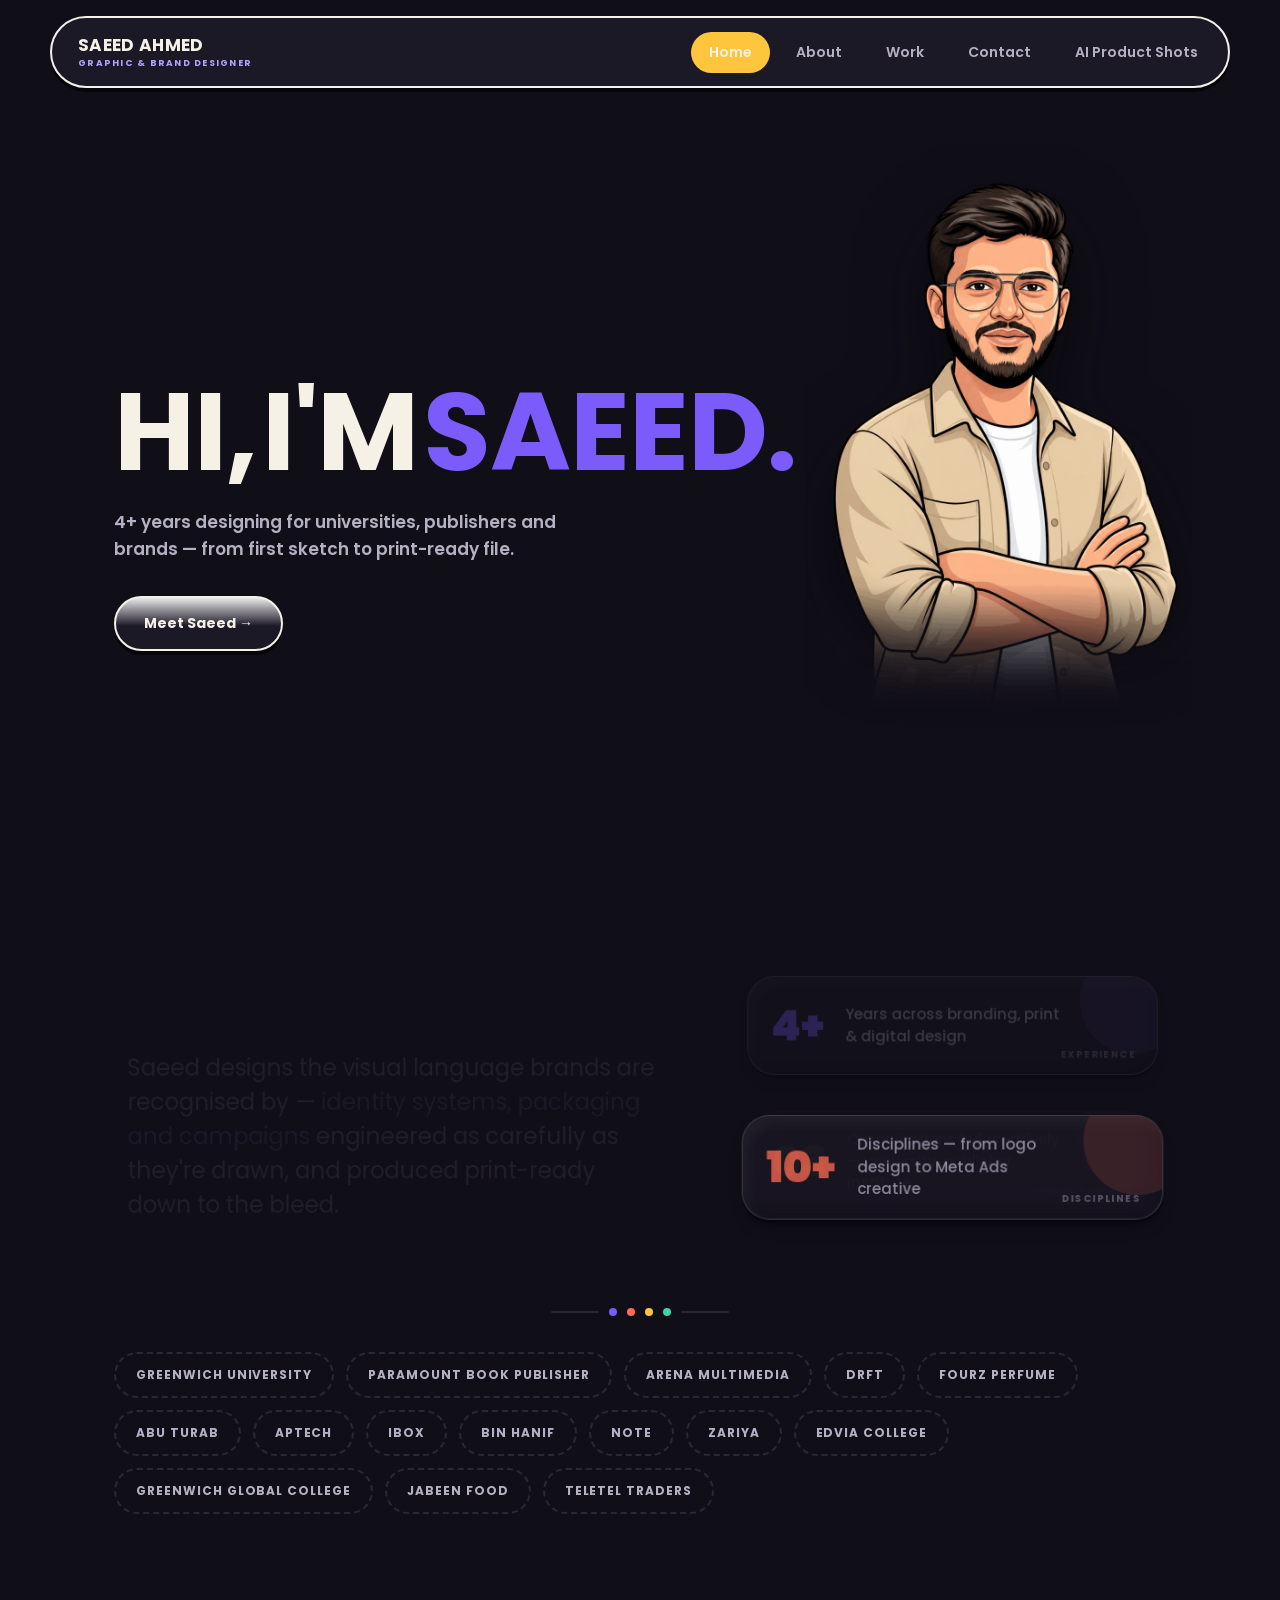
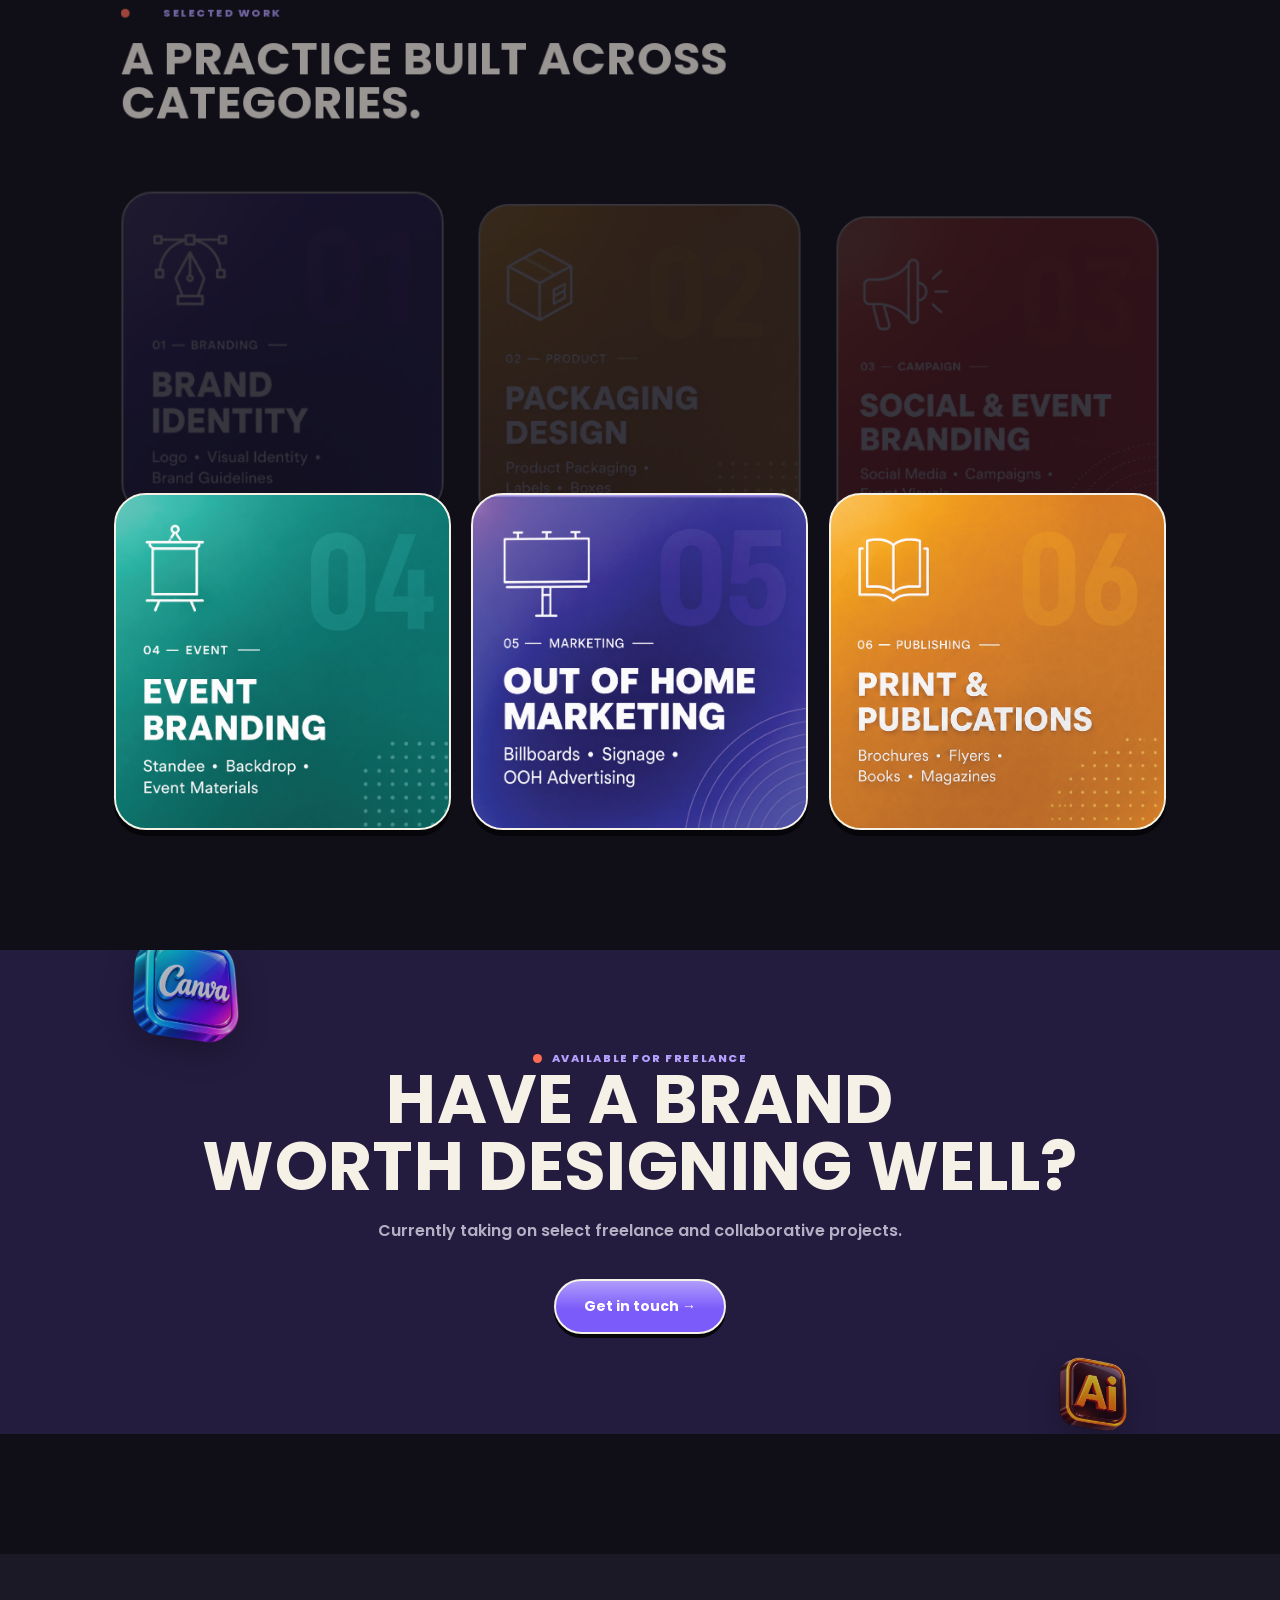
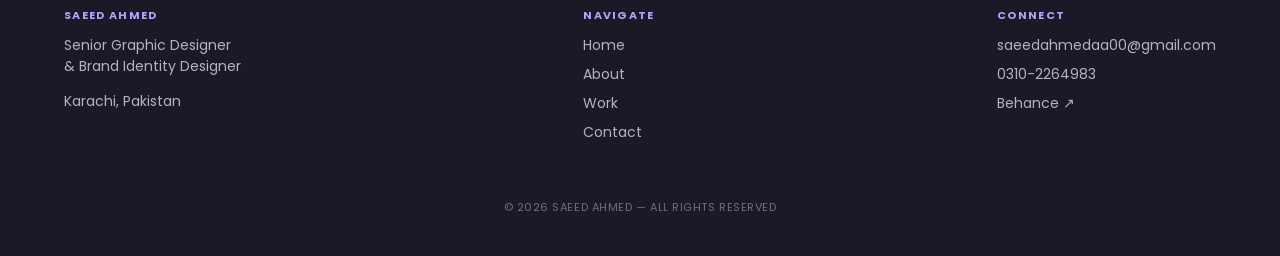
==== commit f0b0c819: "Update index.html" ====
--- a/index.html
+++ b/index.html
@@ -18,6 +18,7 @@
       <a href="about.html">About</a>
       <a href="work.html">Work</a>
       <a href="contact.html">Contact</a>
+       <a href="ai-shots.html">AI Product Shots</a>
     </nav>
     <button class="nav-toggle" aria-label="Toggle menu">☰</button>
   </div>
--- a/css/style.css
+++ b/css/style.css
@@ -740,13 +740,20 @@
 }
 .contact-list{ margin-top:32px; }
 .contact-list li{
-  padding:20px; border:2px solid var(--ink); border-radius:var(--r-sm); margin-bottom:12px;
+  padding:20px 22px; border:2px solid var(--ink); border-radius:var(--r-sm); margin-bottom:12px;
   display:flex; justify-content:space-between; align-items:center; gap:16px;
   background:var(--paper-2);
+  flex-wrap:wrap;
 }
 .contact-list li:last-child{ margin-bottom:0; }
-.contact-list .clabel{ font-family:var(--font-mono); font-size:11px; letter-spacing:.08em; color:var(--ink-faint); text-transform:uppercase; font-weight:700; }
-.contact-list .cval{ font-size:15px; text-align:right; font-weight:700; }
+.contact-list .clabel{ font-family:var(--font-mono); font-size:11px; letter-spacing:.08em; color:var(--ink-faint); text-transform:uppercase; font-weight:700; flex:none; }
+.contact-list .cval{
+  font-size:15px; text-align:right; font-weight:700;
+  min-width:0;
+  flex:1 1 auto;
+  overflow-wrap:anywhere;
+  word-break:break-word;
+}
 .contact-list a:hover{ color:var(--purple-lt); }
 
 .social-row{ display:flex; gap:12px; margin-top:32px; flex-wrap:wrap; }
@@ -771,6 +778,11 @@
 .form-field textarea{ resize:vertical; min-height:100px; }
 
 @media (max-width:860px){ .contact-grid{ grid-template-columns:1fr; gap:48px; } }
+
+@media (max-width:400px){
+  .contact-list li{ flex-direction:column; align-items:flex-start; gap:6px; }
+  .contact-list .cval{ text-align:left; }
+}
 
 /* ---------- mobile: keep decorative blobs, but clustered clear of text ---------- */
 @media (max-width:700px){
@@ -802,3 +814,36 @@
     right:46% !important; left:auto !important;
   }
 }
+/* ============================================================
+   AI PRODUCT SHOTS PAGE
+   ============================================================ */
+.shot-grid{
+  display:grid; grid-template-columns:repeat(2,1fr); gap:32px;
+}
+.shot-card{
+  border:2px solid var(--ink); border-radius:var(--r-lg);
+  background:var(--paper-2);
+  overflow:hidden;
+  box-shadow:0 5px 0 var(--shadow);
+  transition:transform .2s cubic-bezier(.4,1.6,.6,1), box-shadow .2s ease;
+}
+.shot-card:hover{ transform:translate(-2px,3px); box-shadow:0 2px 0 var(--shadow); }
+.shot-thumb{
+  aspect-ratio:1/1;
+  background:var(--purple-tint);
+  position:relative;
+  cursor:zoom-in;
+  overflow:hidden;
+}
+.shot-thumb img{ width:100%; height:100%; object-fit:cover; display:block; }
+.shot-body{ padding:22px; }
+.shot-body .clabel{
+  font-family:var(--font-mono); font-size:10px; letter-spacing:.12em; text-transform:uppercase;
+  color:var(--purple-lt); font-weight:700; margin-bottom:10px; display:block;
+}
+.shot-prompt{
+  font-family:var(--font-mono); font-size:13px; line-height:1.7; color:var(--ink-soft);
+  background:var(--paper); border:1px dashed var(--line); border-radius:var(--r-sm);
+  padding:14px 16px;
+}
+@media (max-width:760px){ .shot-grid{ grid-template-columns:1fr; } }
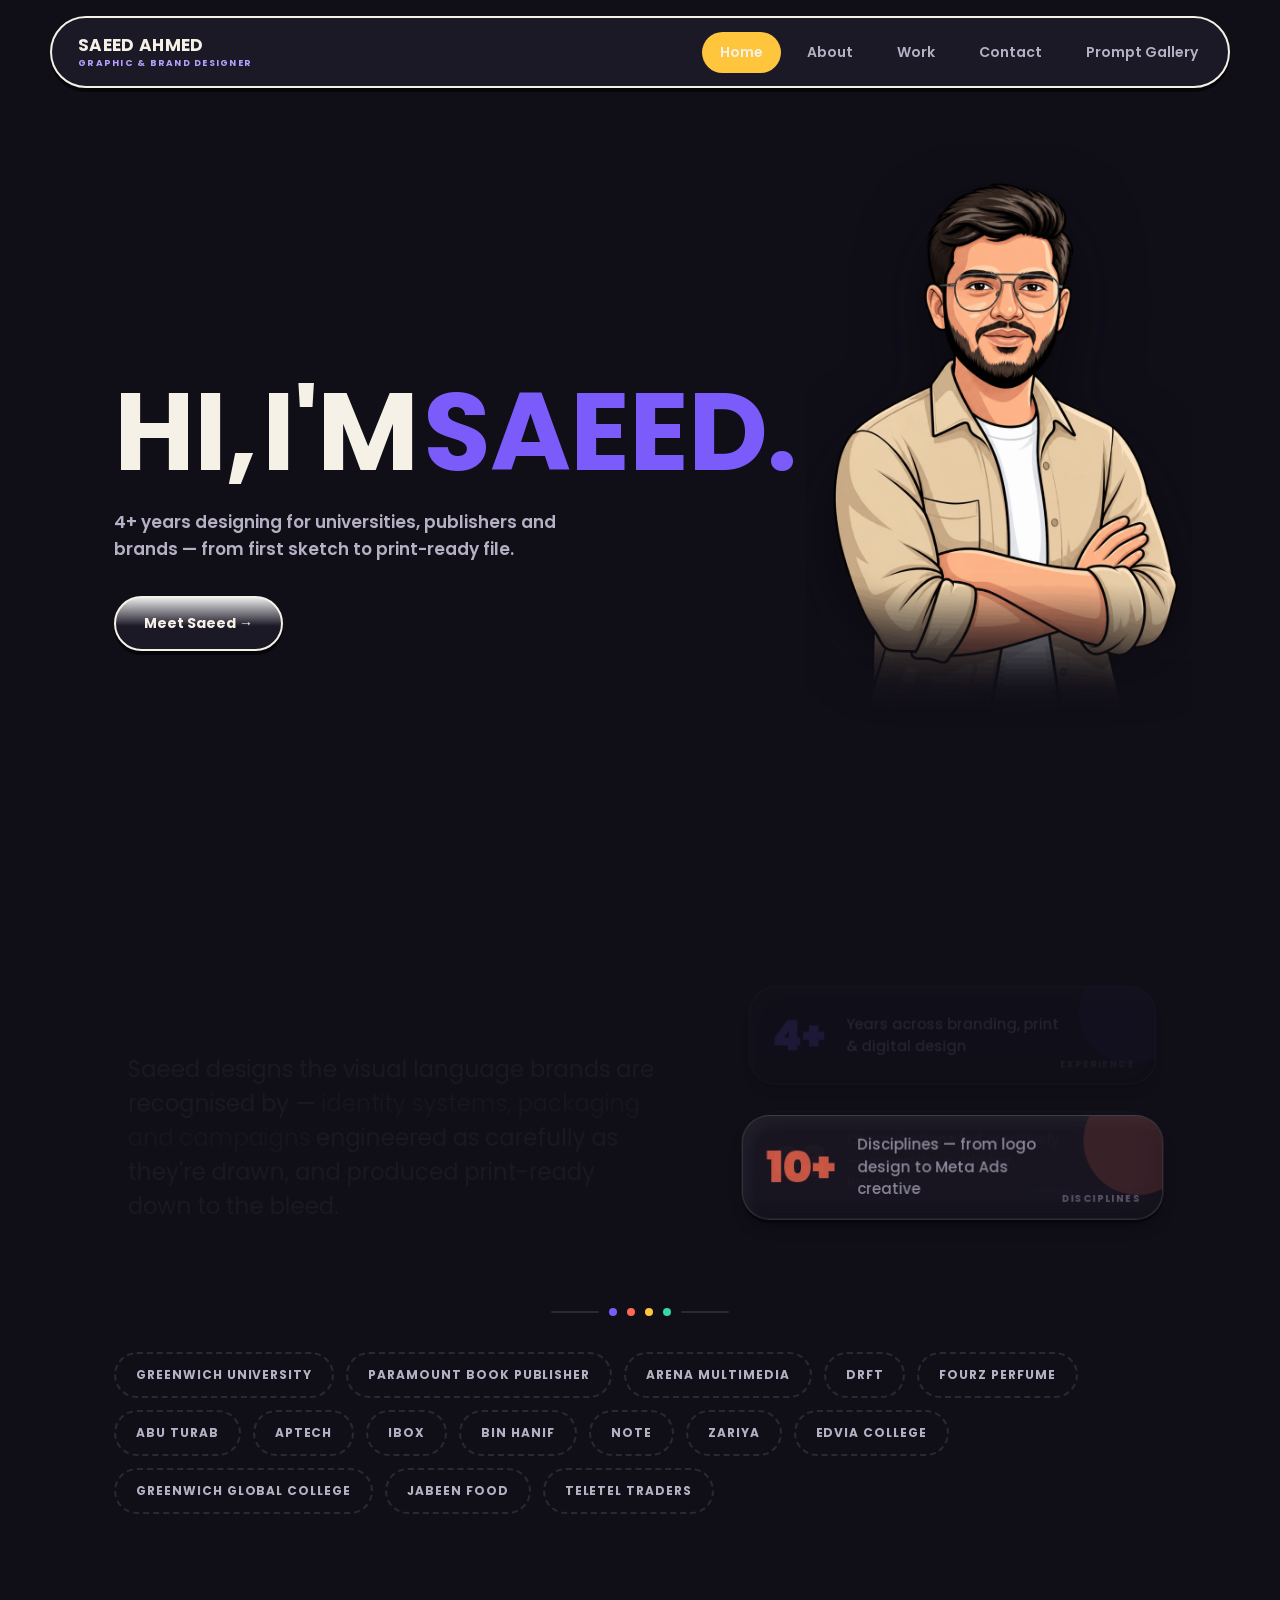
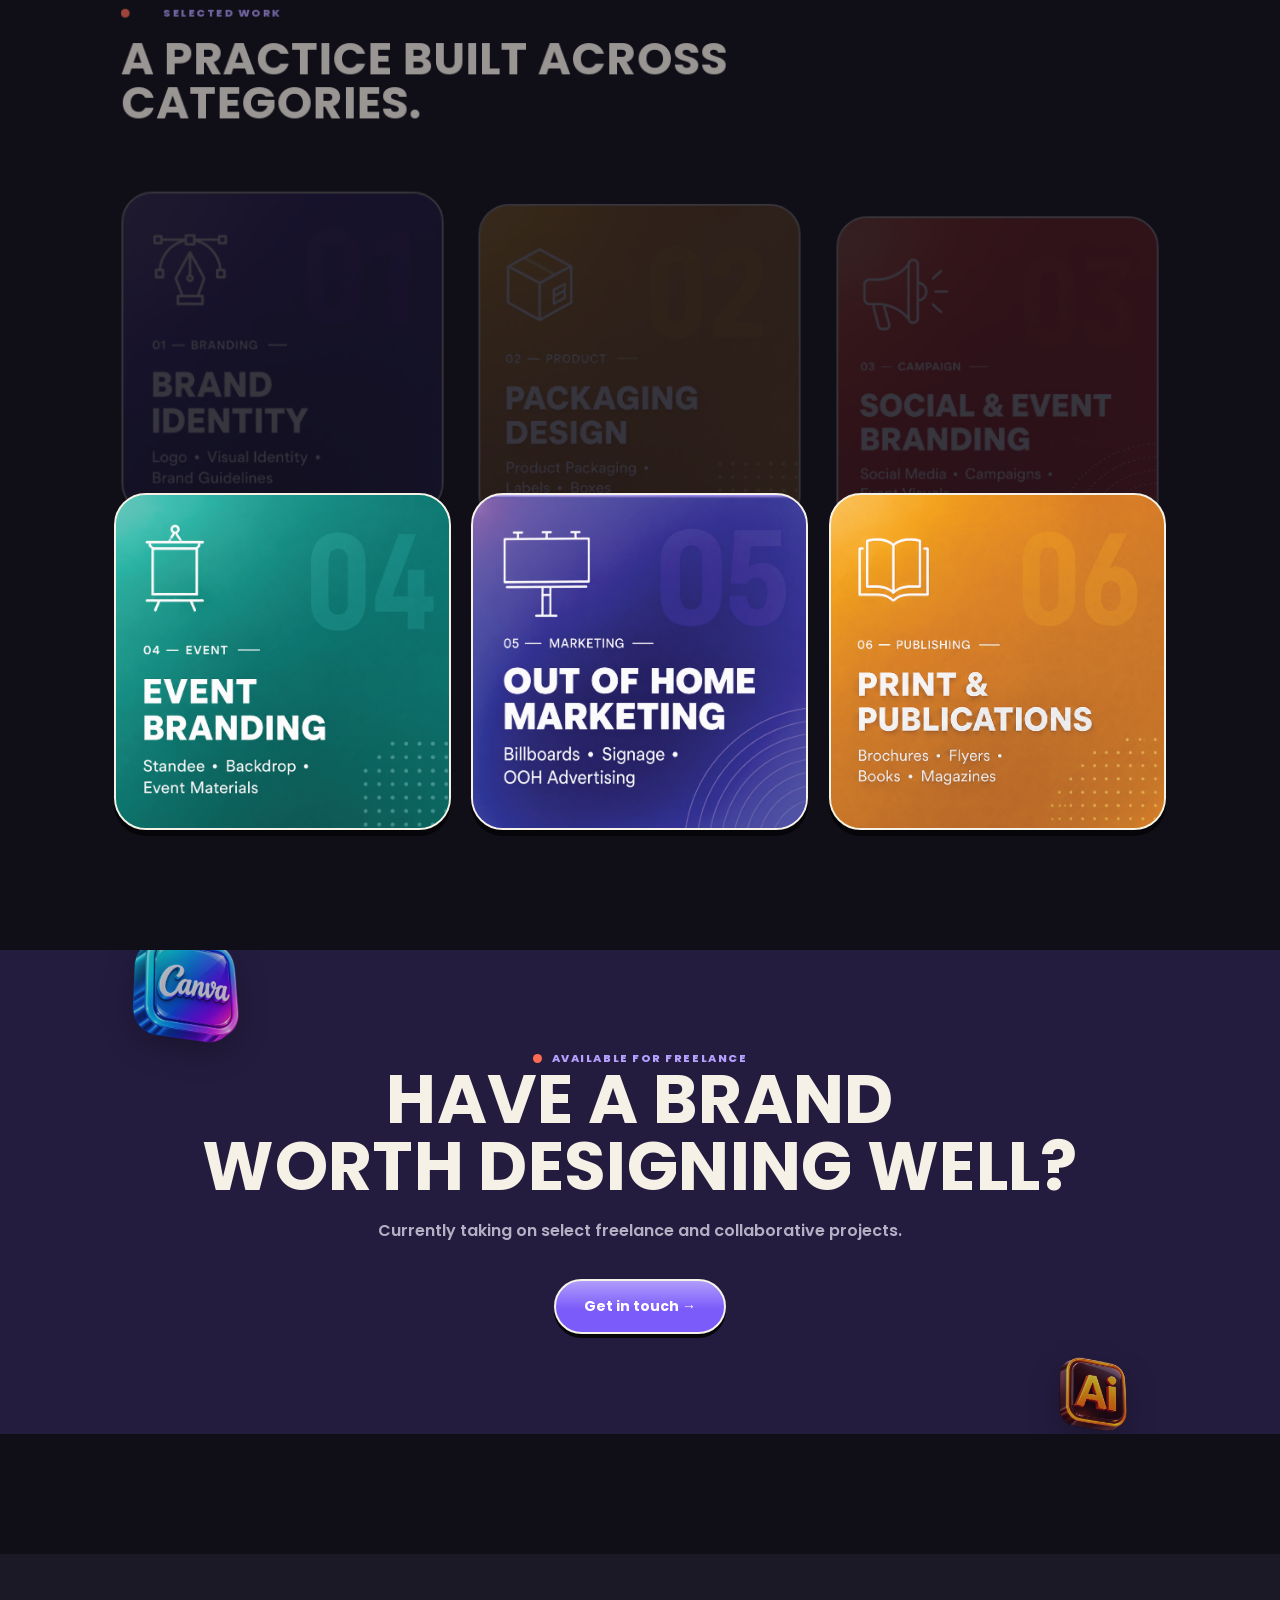
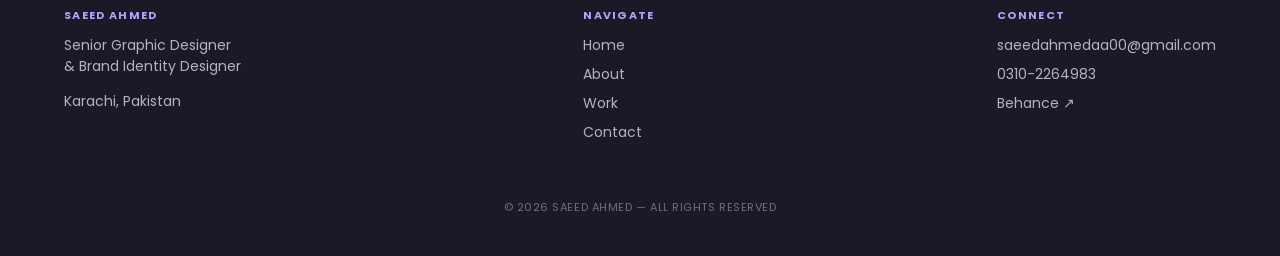
==== commit 73fdecd6: "Update index.html" ====
--- a/index.html
+++ b/index.html
@@ -18,7 +18,7 @@
       <a href="about.html">About</a>
       <a href="work.html">Work</a>
       <a href="contact.html">Contact</a>
-       <a href="ai-shots.html">AI Product Shots</a>
+       <a href="ai-shots.html">Prompt Gallery</a>
     </nav>
     <button class="nav-toggle" aria-label="Toggle menu">☰</button>
   </div>
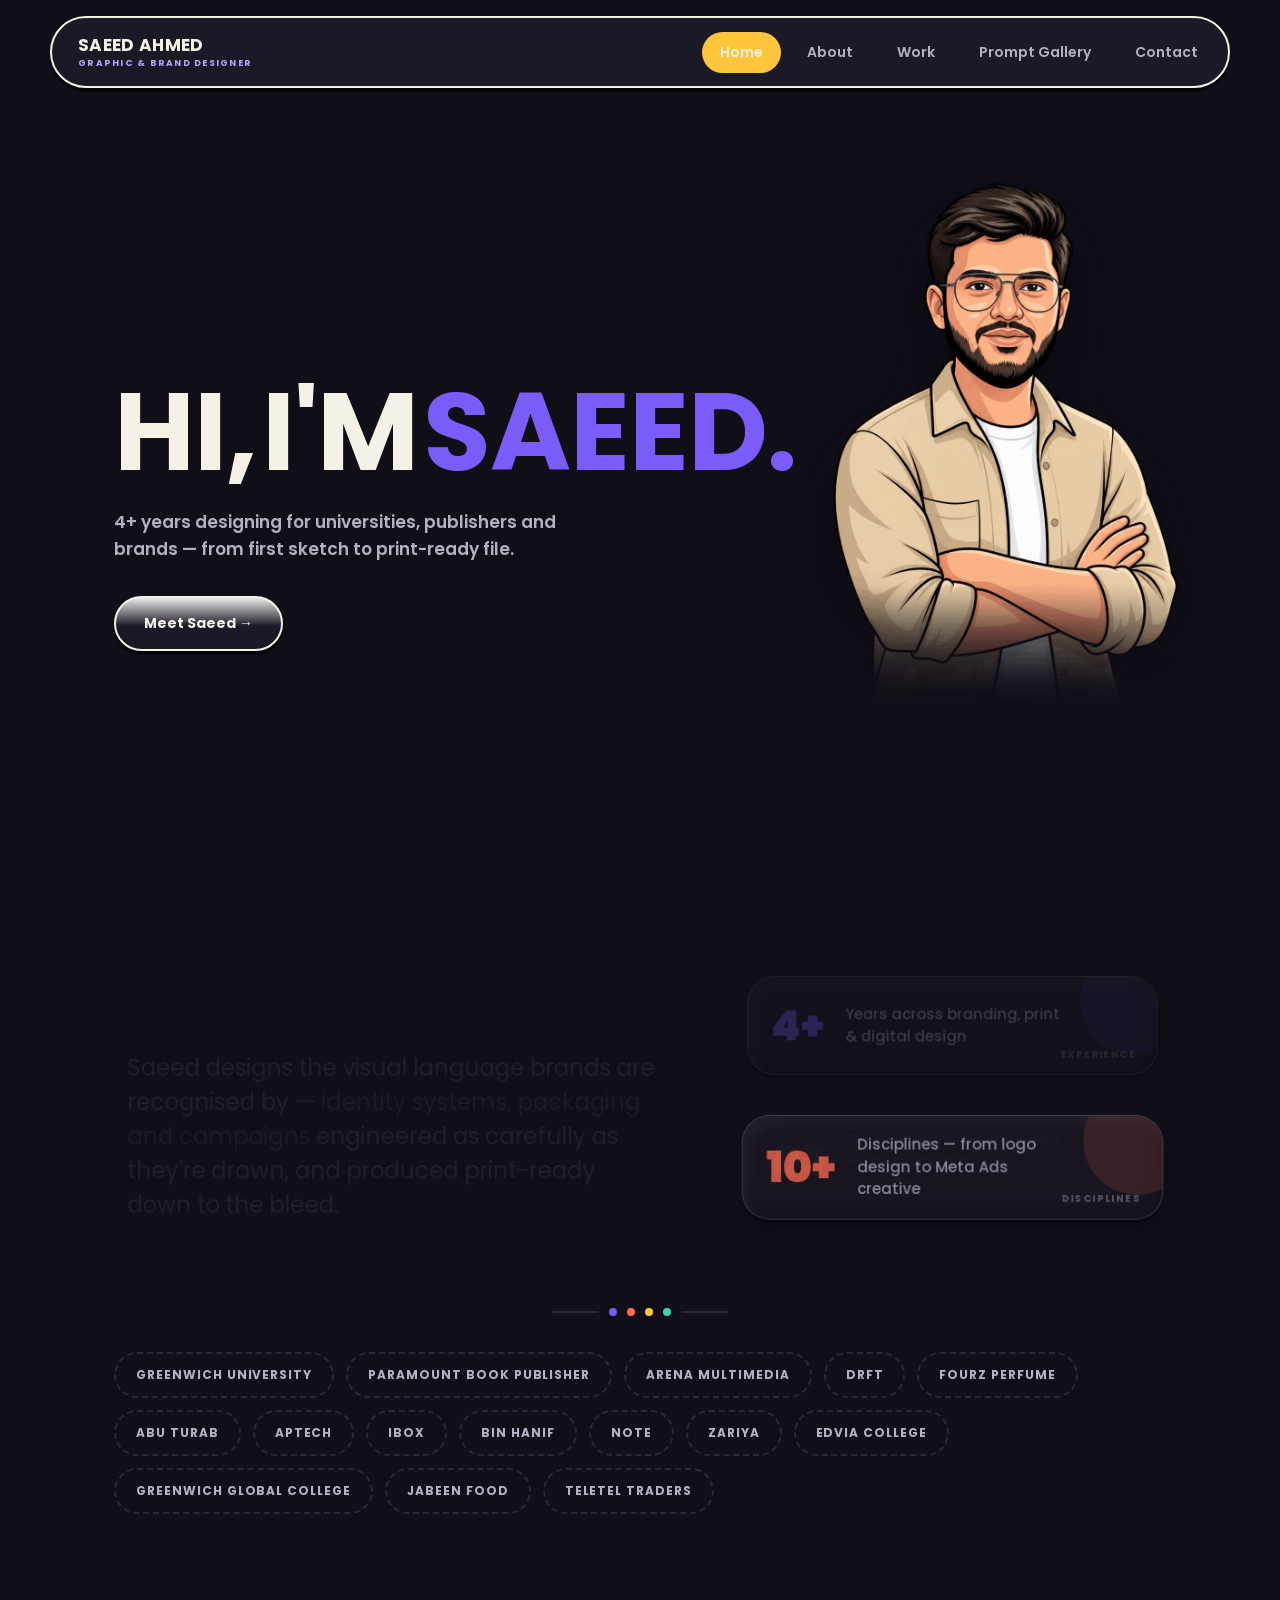
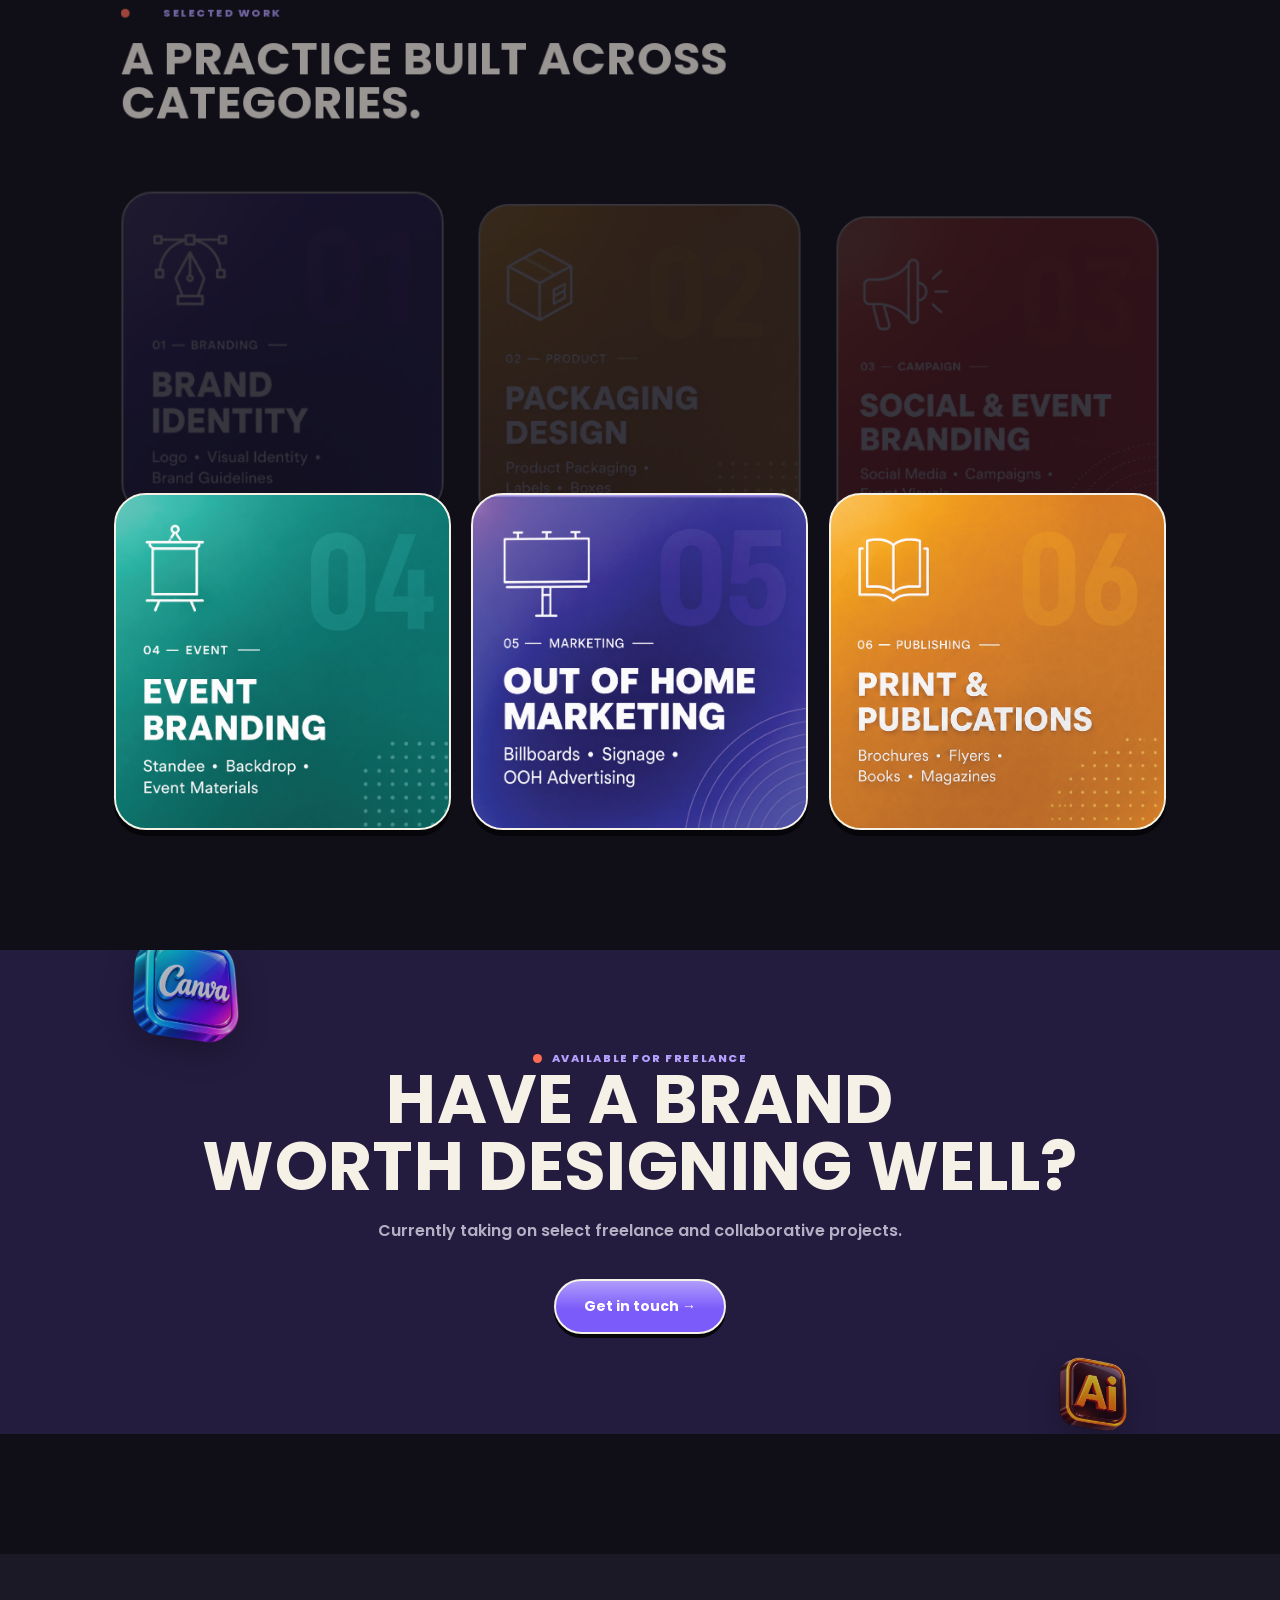
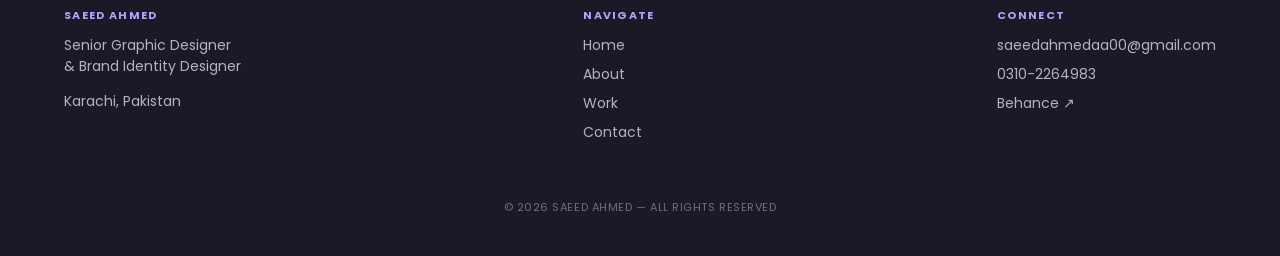
==== commit c6be7a60: "Update index.html" ====
--- a/index.html
+++ b/index.html
@@ -17,8 +17,8 @@
       <a href="index.html" class="active">Home</a>
       <a href="about.html">About</a>
       <a href="work.html">Work</a>
+             <a href="ai-shots.html">Prompt Gallery</a>
       <a href="contact.html">Contact</a>
-       <a href="ai-shots.html">Prompt Gallery</a>
     </nav>
     <button class="nav-toggle" aria-label="Toggle menu">☰</button>
   </div>
--- a/css/style.css
+++ b/css/style.css
@@ -814,9 +814,30 @@
     right:46% !important; left:auto !important;
   }
 }
+
 /* ============================================================
    AI PRODUCT SHOTS PAGE
    ============================================================ */
+.shot-cover-grid{
+  display:grid; grid-template-columns:repeat(3,1fr); gap:28px;
+}
+.shot-cover{
+  display:block;
+  border:2px solid var(--ink); border-radius:var(--r-lg);
+  background:var(--paper-2);
+  overflow:hidden;
+  box-shadow:0 5px 0 var(--shadow);
+  transition:transform .2s cubic-bezier(.4,1.6,.6,1), box-shadow .2s ease;
+}
+.shot-cover:hover{ transform:translate(-2px,3px); box-shadow:0 2px 0 var(--shadow); }
+.shot-cover-thumb{ aspect-ratio:1/1; background:var(--purple-tint); overflow:hidden; }
+.shot-cover-thumb img{ width:100%; height:100%; object-fit:cover; display:block; }
+.shot-cover-body{ padding:20px; }
+.shot-cover-body h4{ font-size:18px; margin-bottom:6px; }
+.shot-cover-body .wtag{ font-family:var(--font-mono); font-size:11px; color:var(--purple-lt); text-transform:uppercase; letter-spacing:.06em; font-weight:700; }
+@media (max-width:820px){ .shot-cover-grid{ grid-template-columns:1fr 1fr; } }
+@media (max-width:520px){ .shot-cover-grid{ grid-template-columns:1fr; } }
+
 .shot-grid{
   display:grid; grid-template-columns:repeat(2,1fr); gap:32px;
 }
@@ -847,3 +868,4 @@
   padding:14px 16px;
 }
 @media (max-width:760px){ .shot-grid{ grid-template-columns:1fr; } }
+
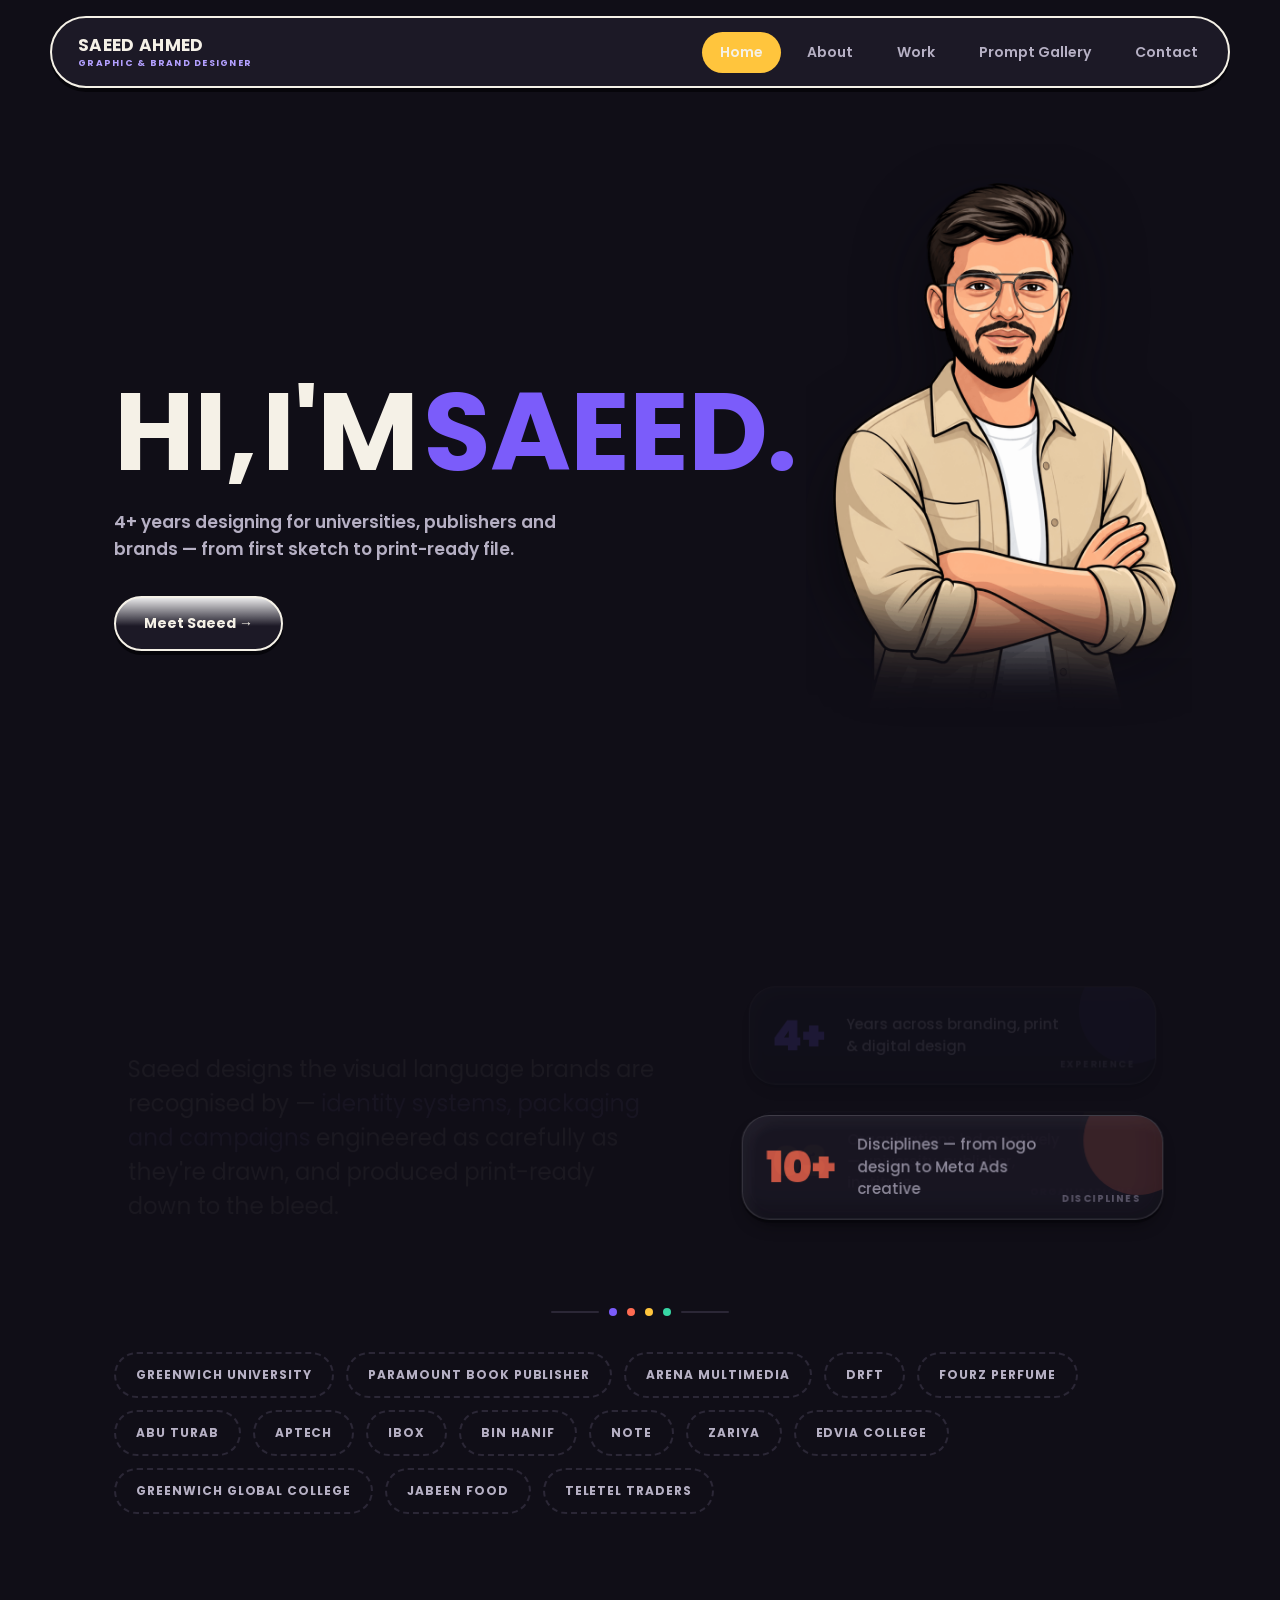
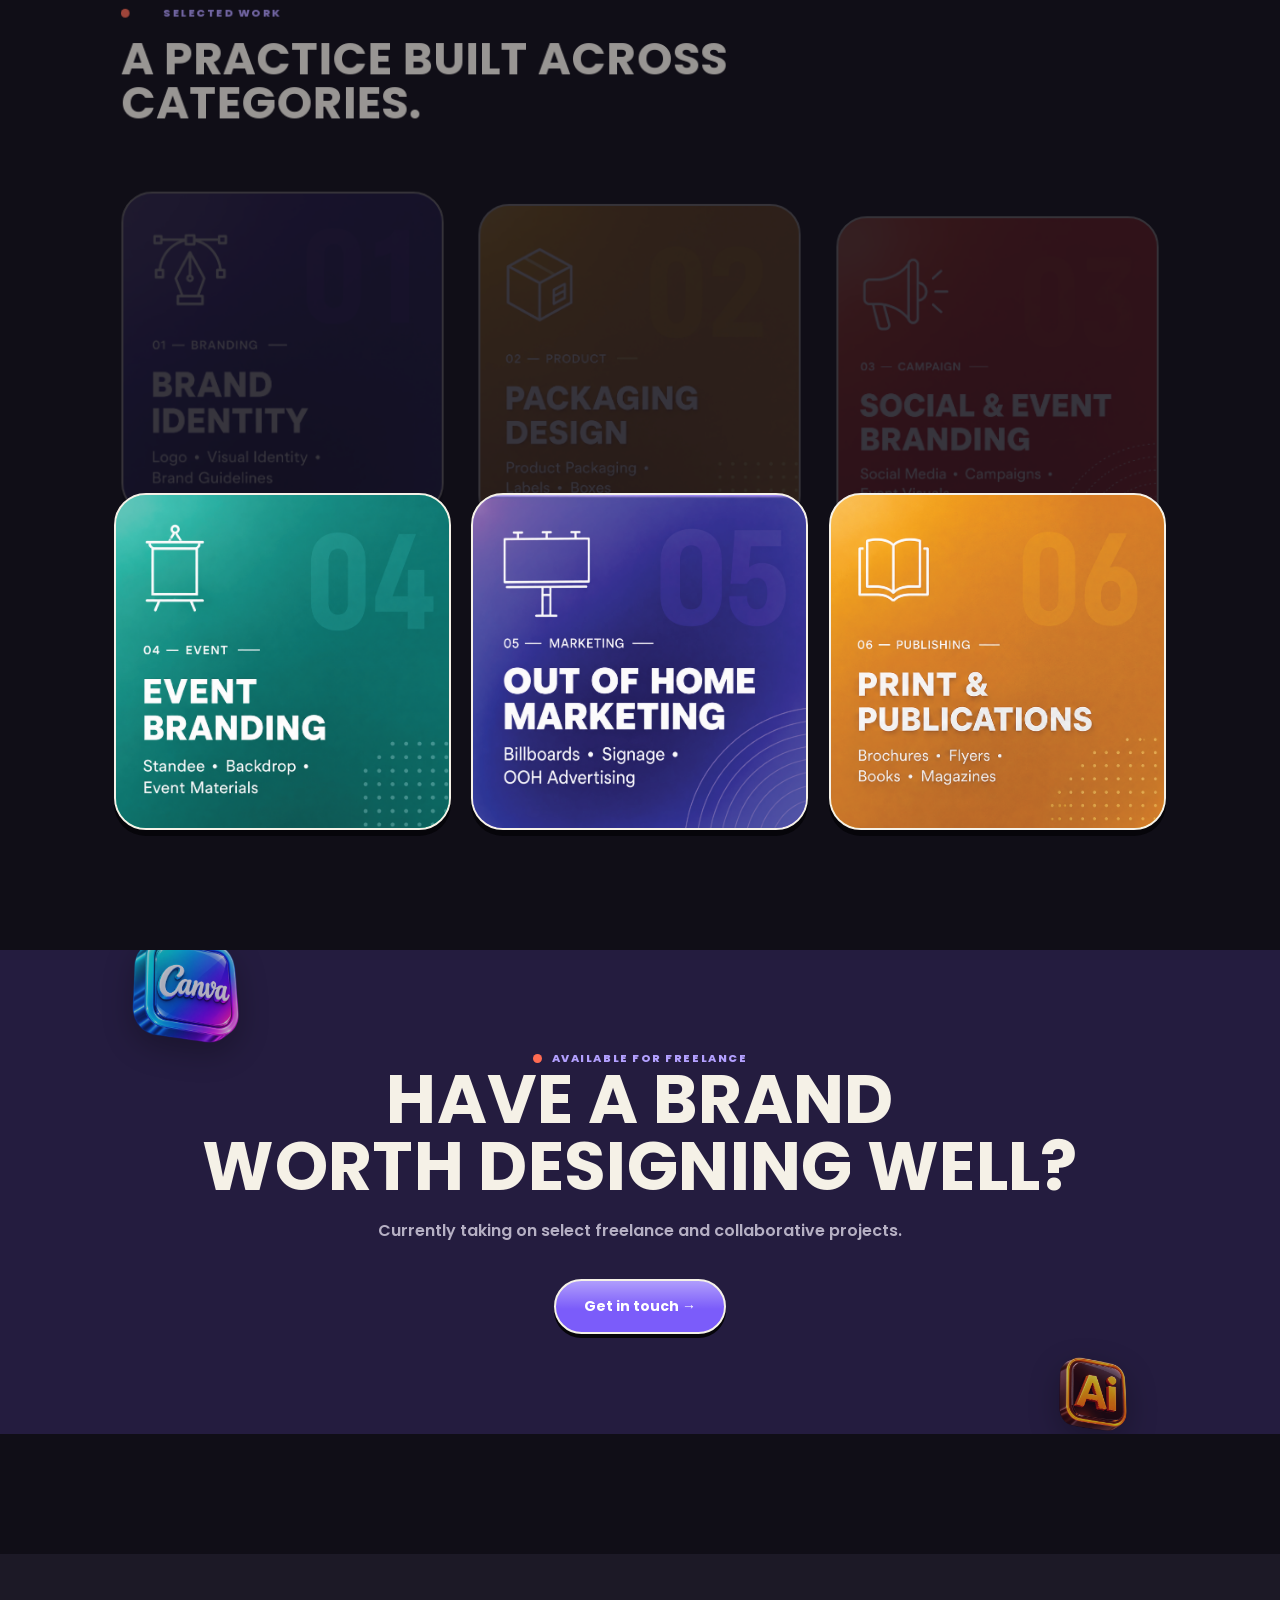
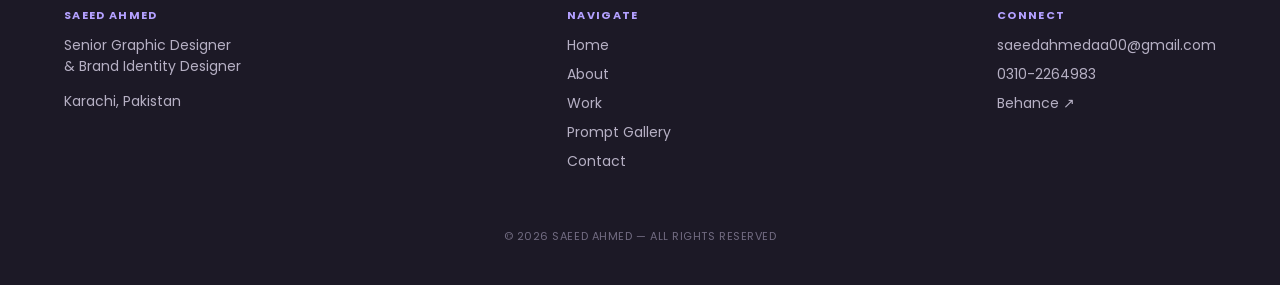
==== commit 92d56e93: "Update index.html" ====
--- a/index.html
+++ b/index.html
@@ -170,6 +170,7 @@
       <a href="index.html">Home</a>
       <a href="about.html">About</a>
       <a href="work.html">Work</a>
+                   <a href="ai-shots.html">Prompt Gallery</a>
       <a href="contact.html">Contact</a>
     </div>
     <div class="footer-col">
--- a/css/style.css
+++ b/css/style.css
@@ -839,7 +839,7 @@
 @media (max-width:520px){ .shot-cover-grid{ grid-template-columns:1fr; } }
 
 .shot-grid{
-  display:grid; grid-template-columns:repeat(2,1fr); gap:32px;
+  display:grid; grid-template-columns:repeat(3,1fr); gap:28px;
 }
 .shot-card{
   border:2px solid var(--ink); border-radius:var(--r-lg);
@@ -850,22 +850,34 @@
 }
 .shot-card:hover{ transform:translate(-2px,3px); box-shadow:0 2px 0 var(--shadow); }
 .shot-thumb{
-  aspect-ratio:1/1;
+  aspect-ratio:4549/3098;
   background:var(--purple-tint);
   position:relative;
   cursor:zoom-in;
   overflow:hidden;
 }
-.shot-thumb img{ width:100%; height:100%; object-fit:cover; display:block; }
+.shot-thumb:has(img){ aspect-ratio:auto; }
+.shot-thumb img{ width:100%; height:auto; display:block; }
 .shot-body{ padding:22px; }
 .shot-body .clabel{
   font-family:var(--font-mono); font-size:10px; letter-spacing:.12em; text-transform:uppercase;
   color:var(--purple-lt); font-weight:700; margin-bottom:10px; display:block;
 }
 .shot-prompt{
-  font-family:var(--font-mono); font-size:13px; line-height:1.7; color:var(--ink-soft);
+  font-family:var(--font-mono); font-size:12.5px; line-height:1.65; color:var(--ink-soft);
   background:var(--paper); border:1px dashed var(--line); border-radius:var(--r-sm);
   padding:14px 16px;
-}
-@media (max-width:760px){ .shot-grid{ grid-template-columns:1fr; } }
-
+  max-height:160px;
+  overflow-y:auto;
+}
+@media (max-width:920px){ .shot-grid{ grid-template-columns:repeat(2,1fr); } }
+@media (max-width:560px){ .shot-grid{ grid-template-columns:1fr; } }
+.shot-body-head{ display:flex; align-items:center; justify-content:space-between; margin-bottom:10px; gap:10px; }
+.shot-body-head .clabel{ margin-bottom:0; }
+.copy-btn{
+  font-family:var(--font-mono); font-size:10px; font-weight:700; text-transform:uppercase; letter-spacing:.06em;
+  padding:6px 12px; border-radius:999px; border:1px solid var(--line); background:var(--paper-2); color:var(--ink-soft);
+  cursor:pointer; transition:background .2s ease, color .2s ease; flex:none;
+}
+.copy-btn:hover{ background:var(--ink); color:var(--paper); }
+.copy-btn.copied{ background:var(--purple); color:#fff; border-color:var(--purple); }
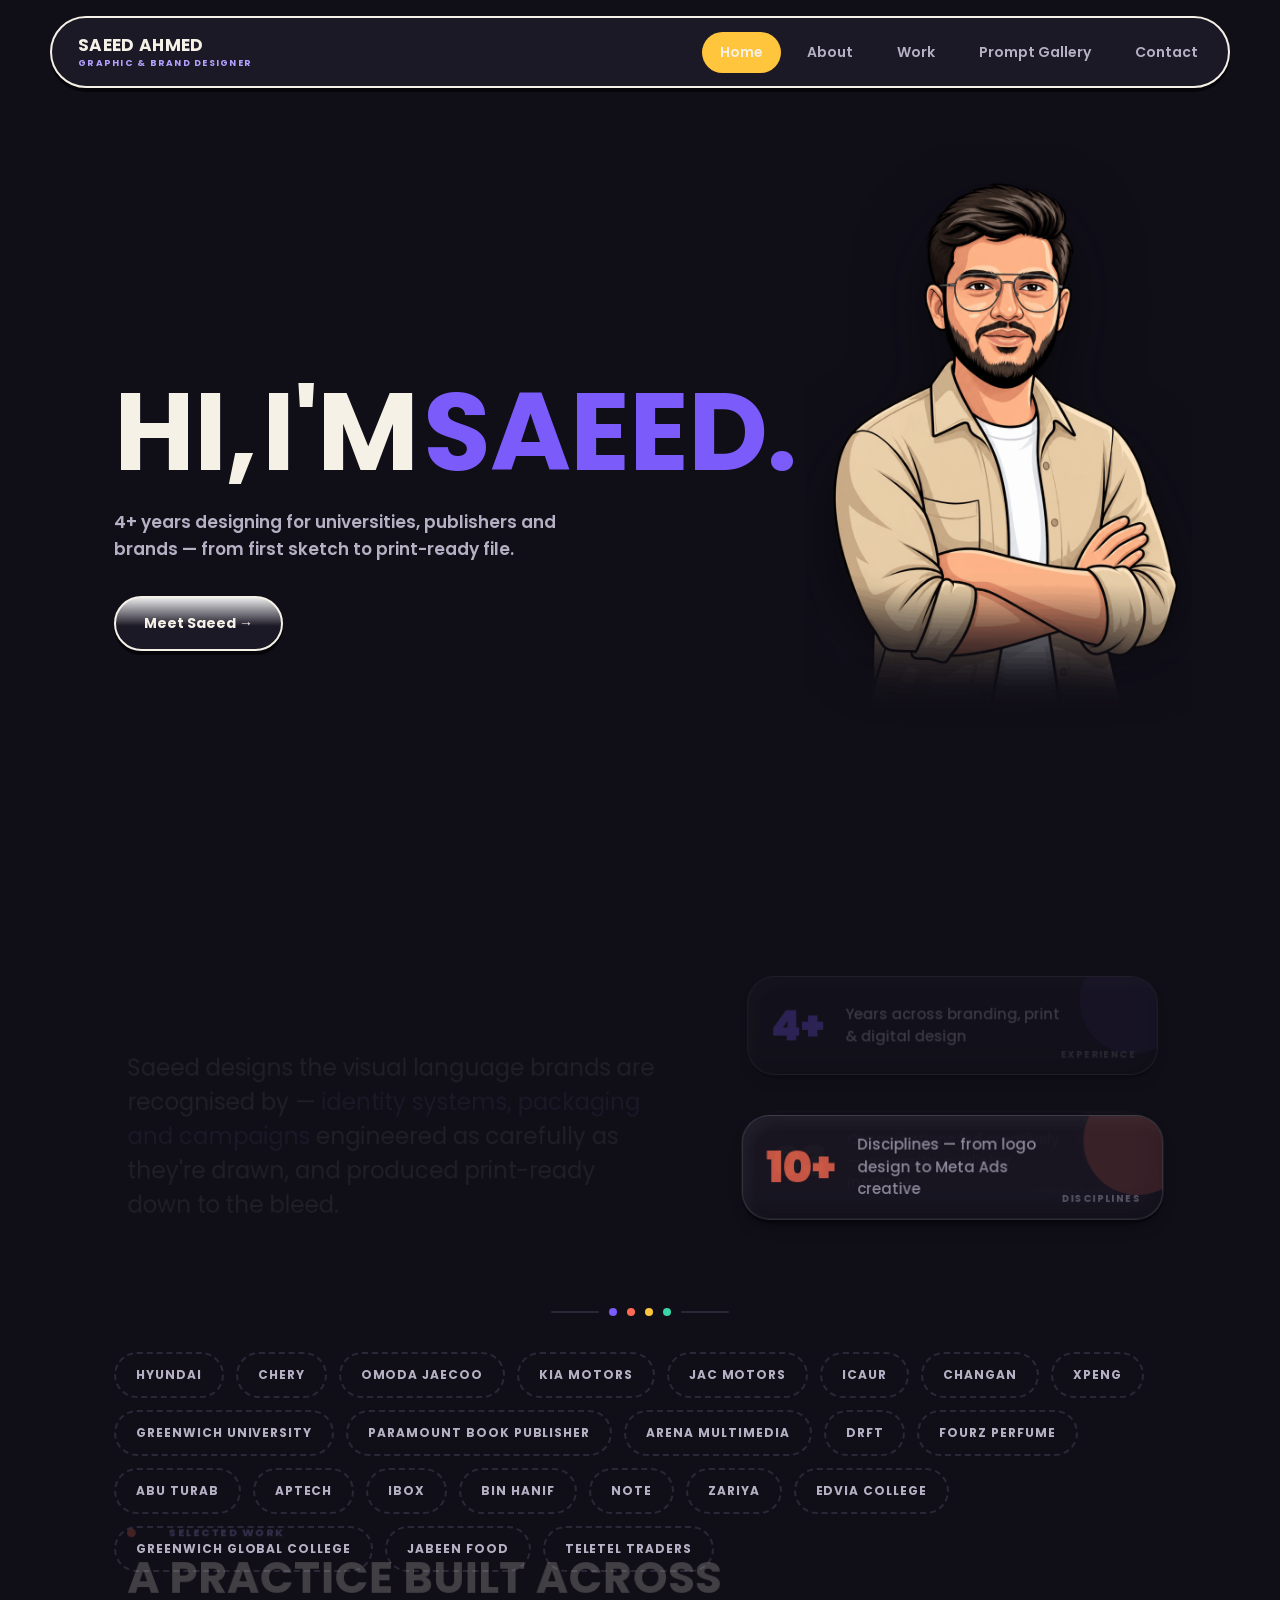
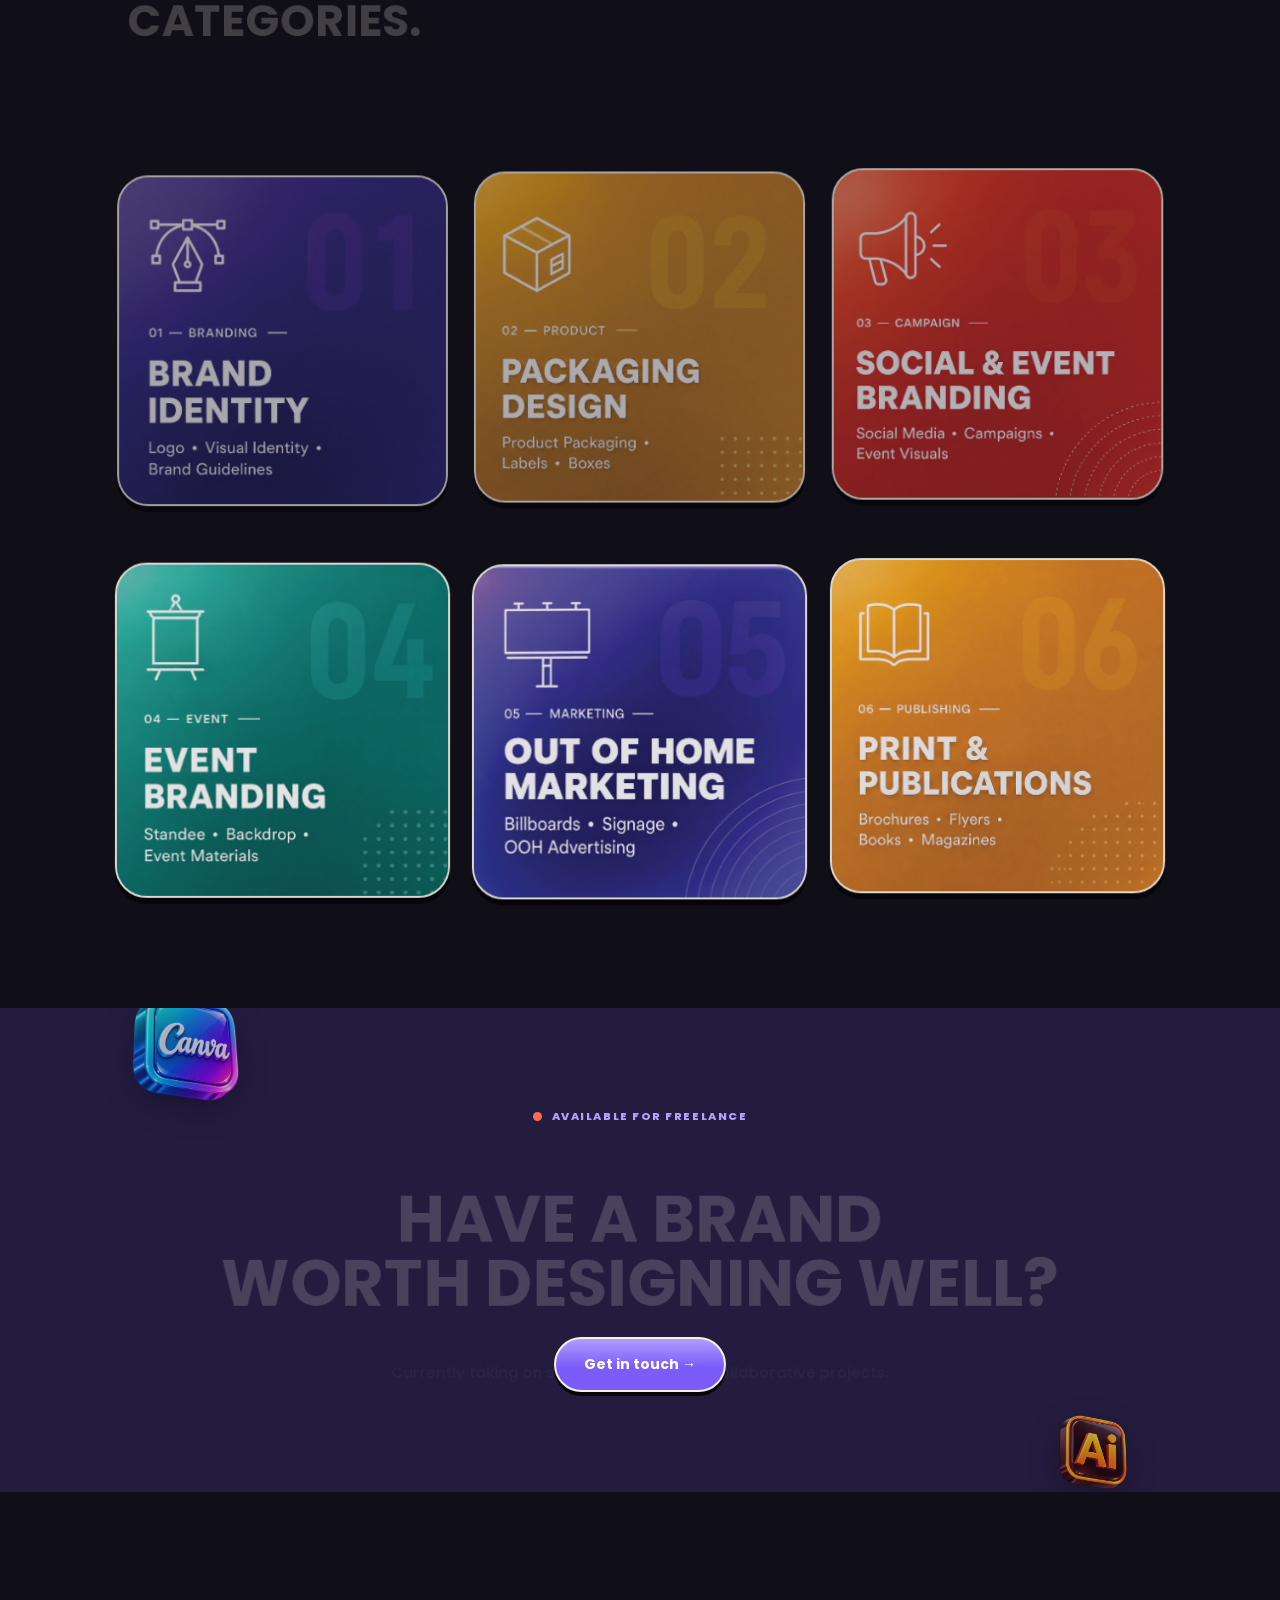
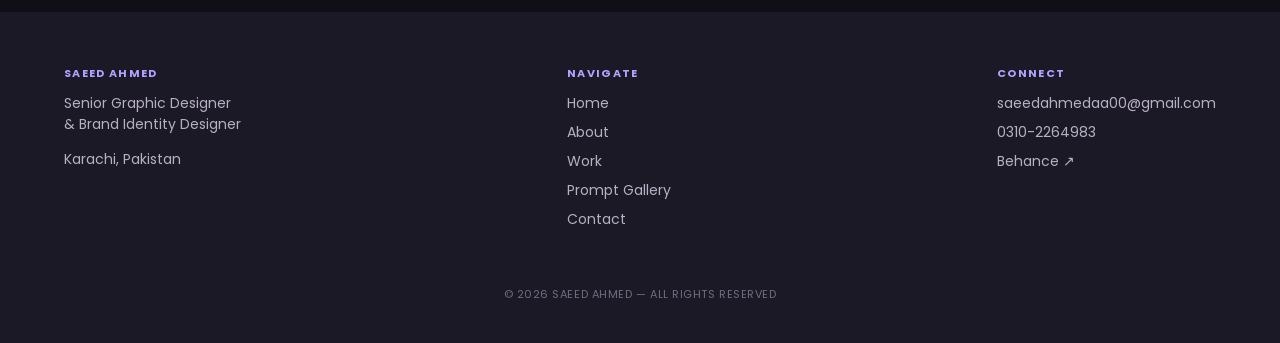
==== commit 9f90af50: "Update index.html" ====
--- a/index.html
+++ b/index.html
@@ -86,6 +86,14 @@
 <!-- ============ BRAND STRIP ============ -->
 <section class="wrap">
   <div class="brand-strip">
+    <span>Hyundai</span>
+    <span>Chery</span>
+    <span>Omoda Jaecoo</span>
+    <span>KIA Motors</span>
+    <span>JAC Motors</span>
+    <span>iCaur</span>
+    <span>Changan</span>
+    <span>xPENG</span>
     <span>Greenwich University</span>
     <span>Paramount Book Publisher</span>
     <span>Arena Multimedia</span>
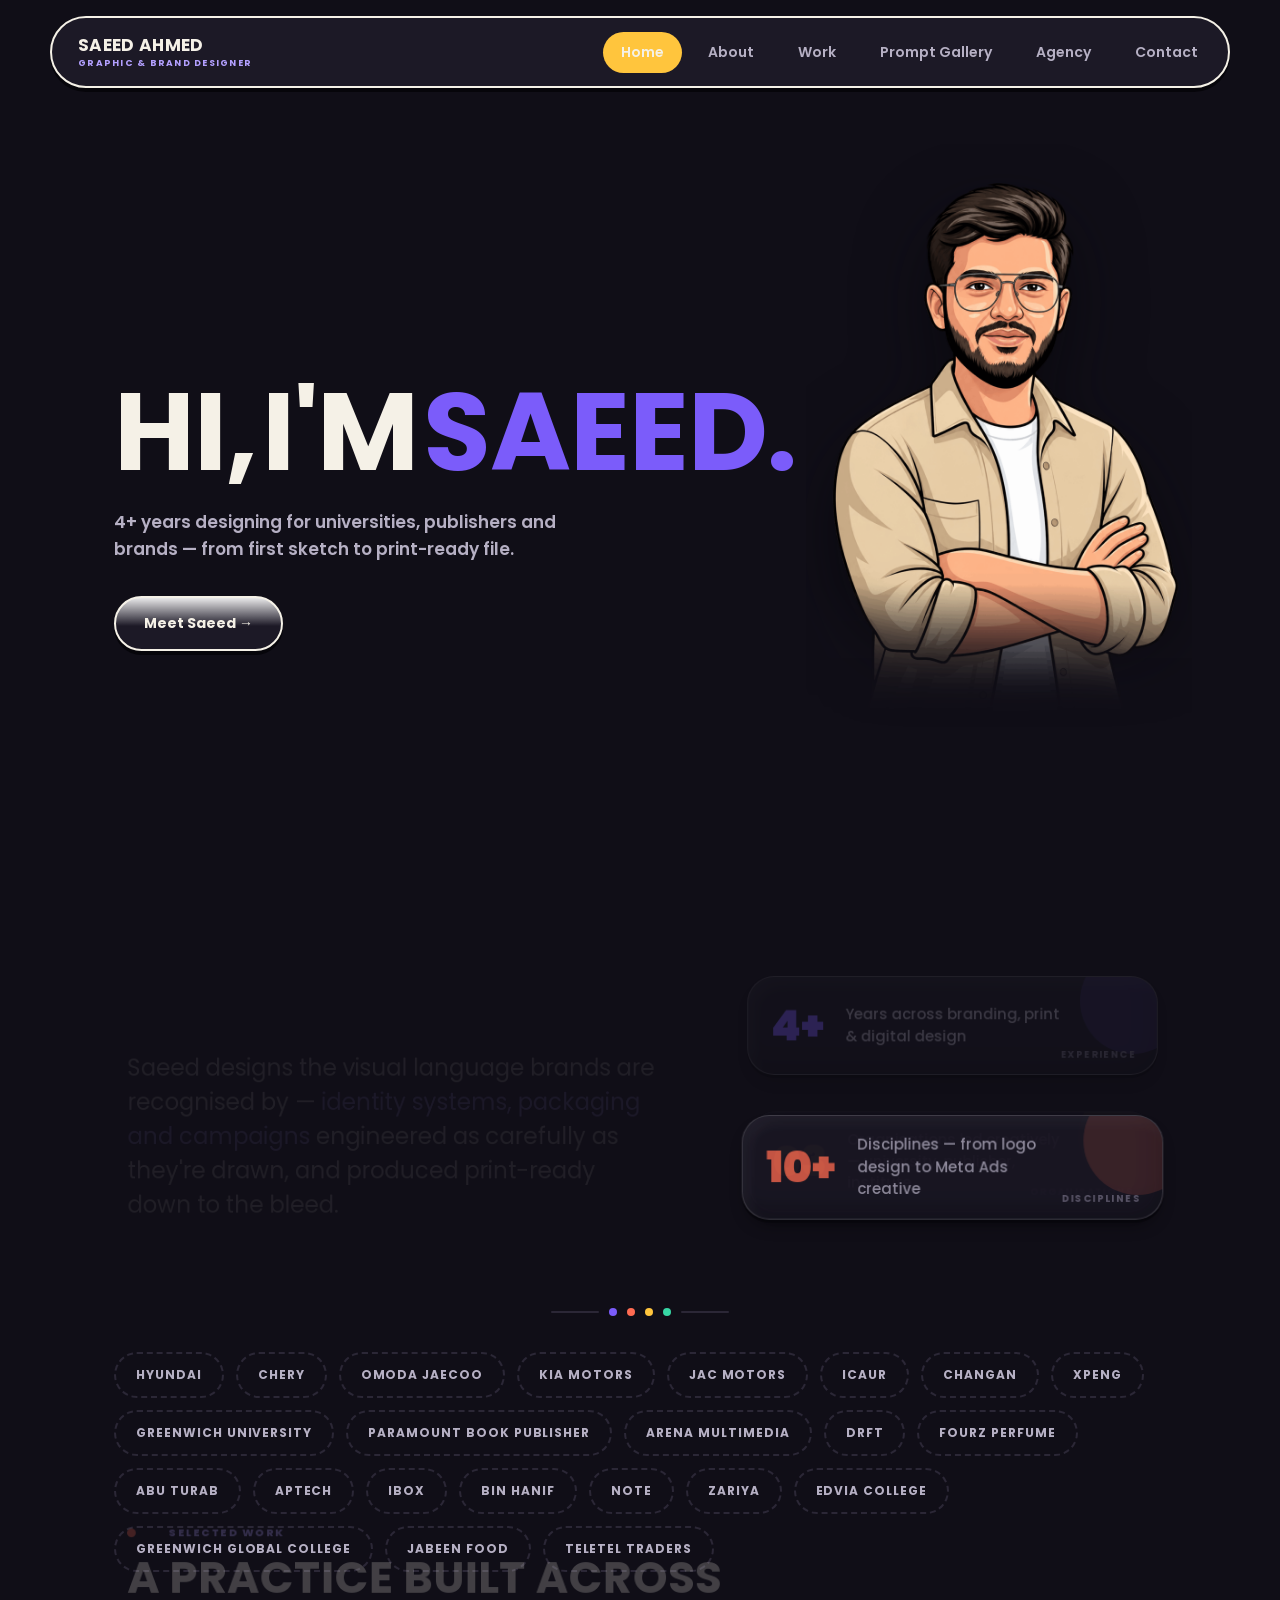
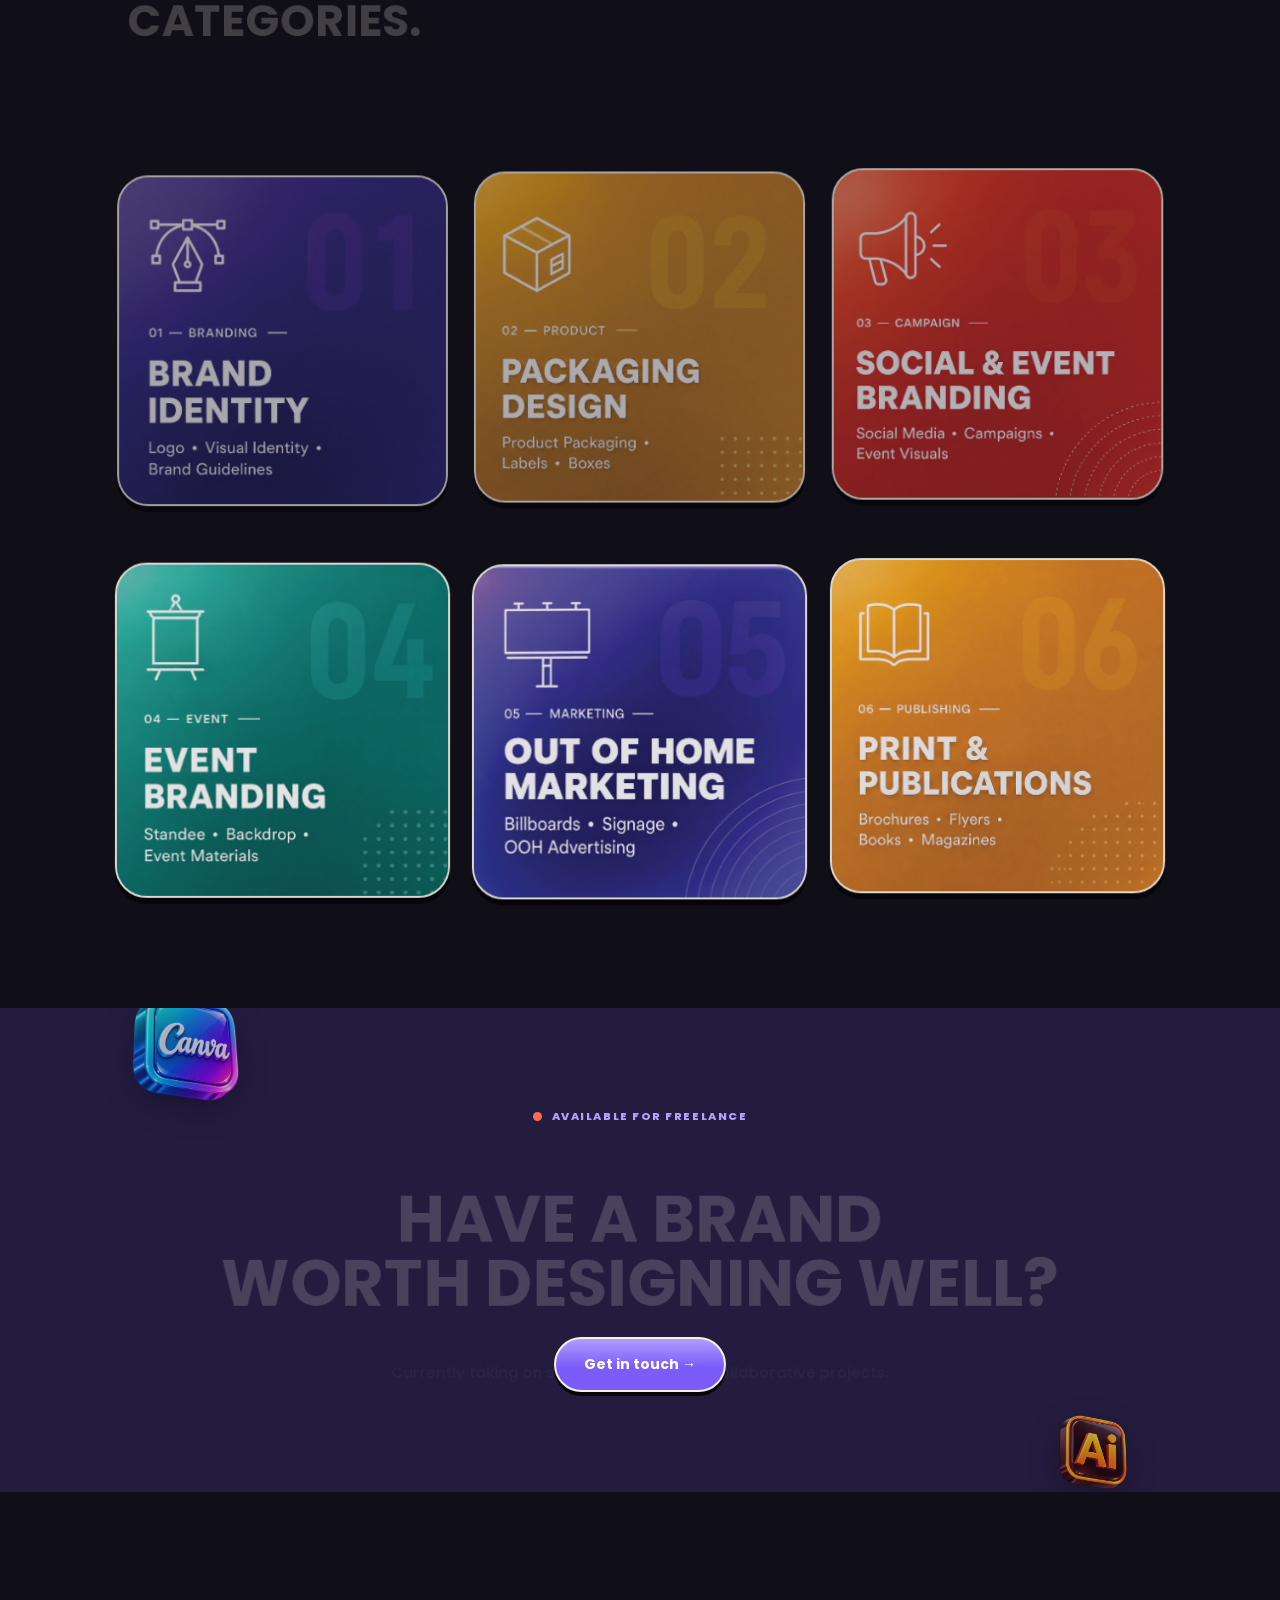
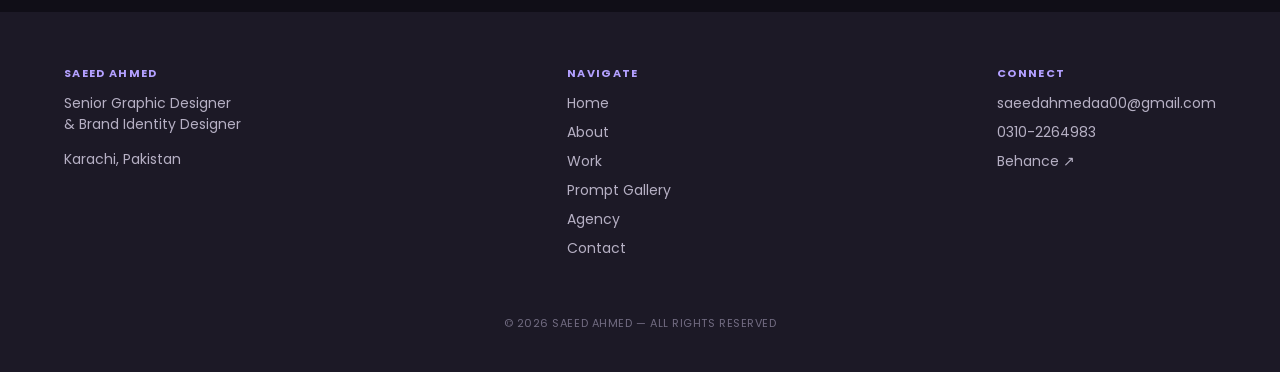
==== commit f0d82b1e: "Add Agency navigation and brand portfolio styling" ====
--- a/index.html
+++ b/index.html
@@ -18,6 +18,7 @@
       <a href="about.html">About</a>
       <a href="work.html">Work</a>
              <a href="ai-shots.html">Prompt Gallery</a>
+      <a href="agency.html">Agency</a>
       <a href="contact.html">Contact</a>
     </nav>
     <button class="nav-toggle" aria-label="Toggle menu">☰</button>
@@ -179,6 +180,7 @@
       <a href="about.html">About</a>
       <a href="work.html">Work</a>
                    <a href="ai-shots.html">Prompt Gallery</a>
+      <a href="agency.html">Agency</a>
       <a href="contact.html">Contact</a>
     </div>
     <div class="footer-col">
